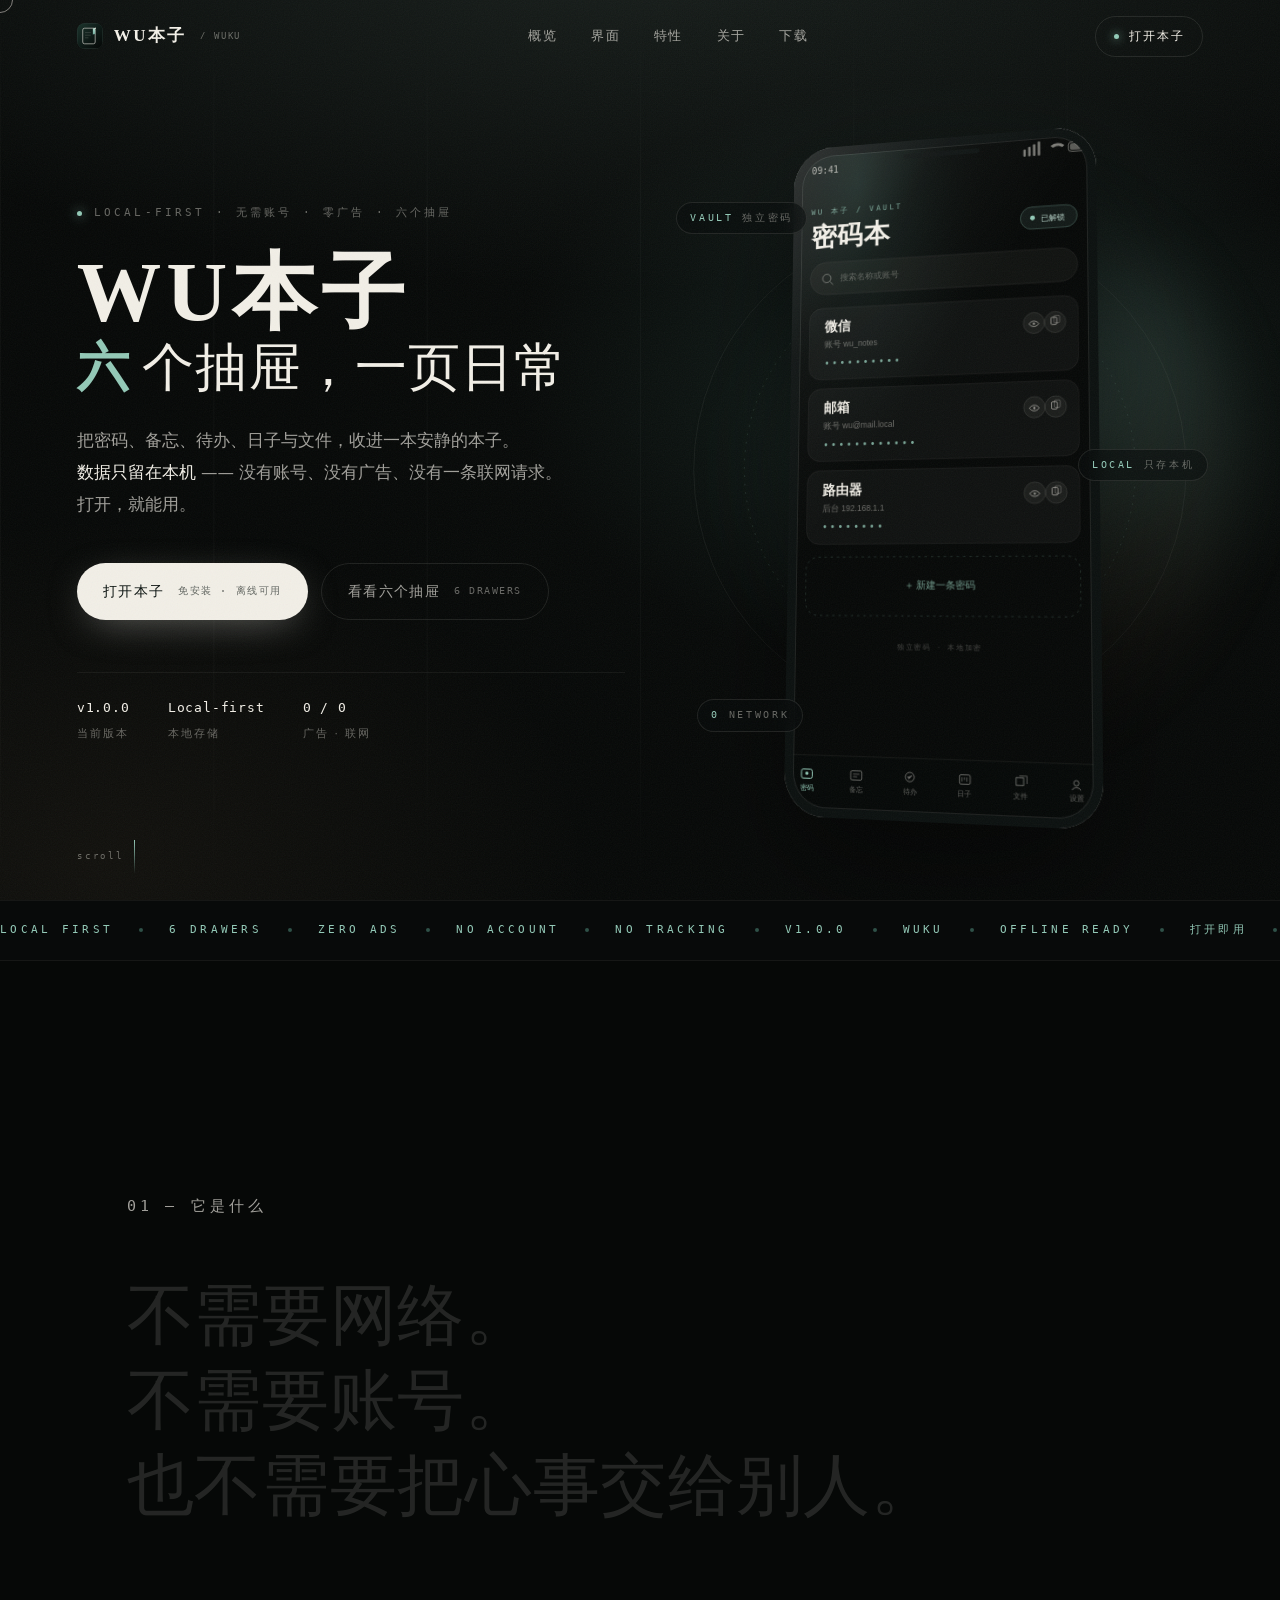
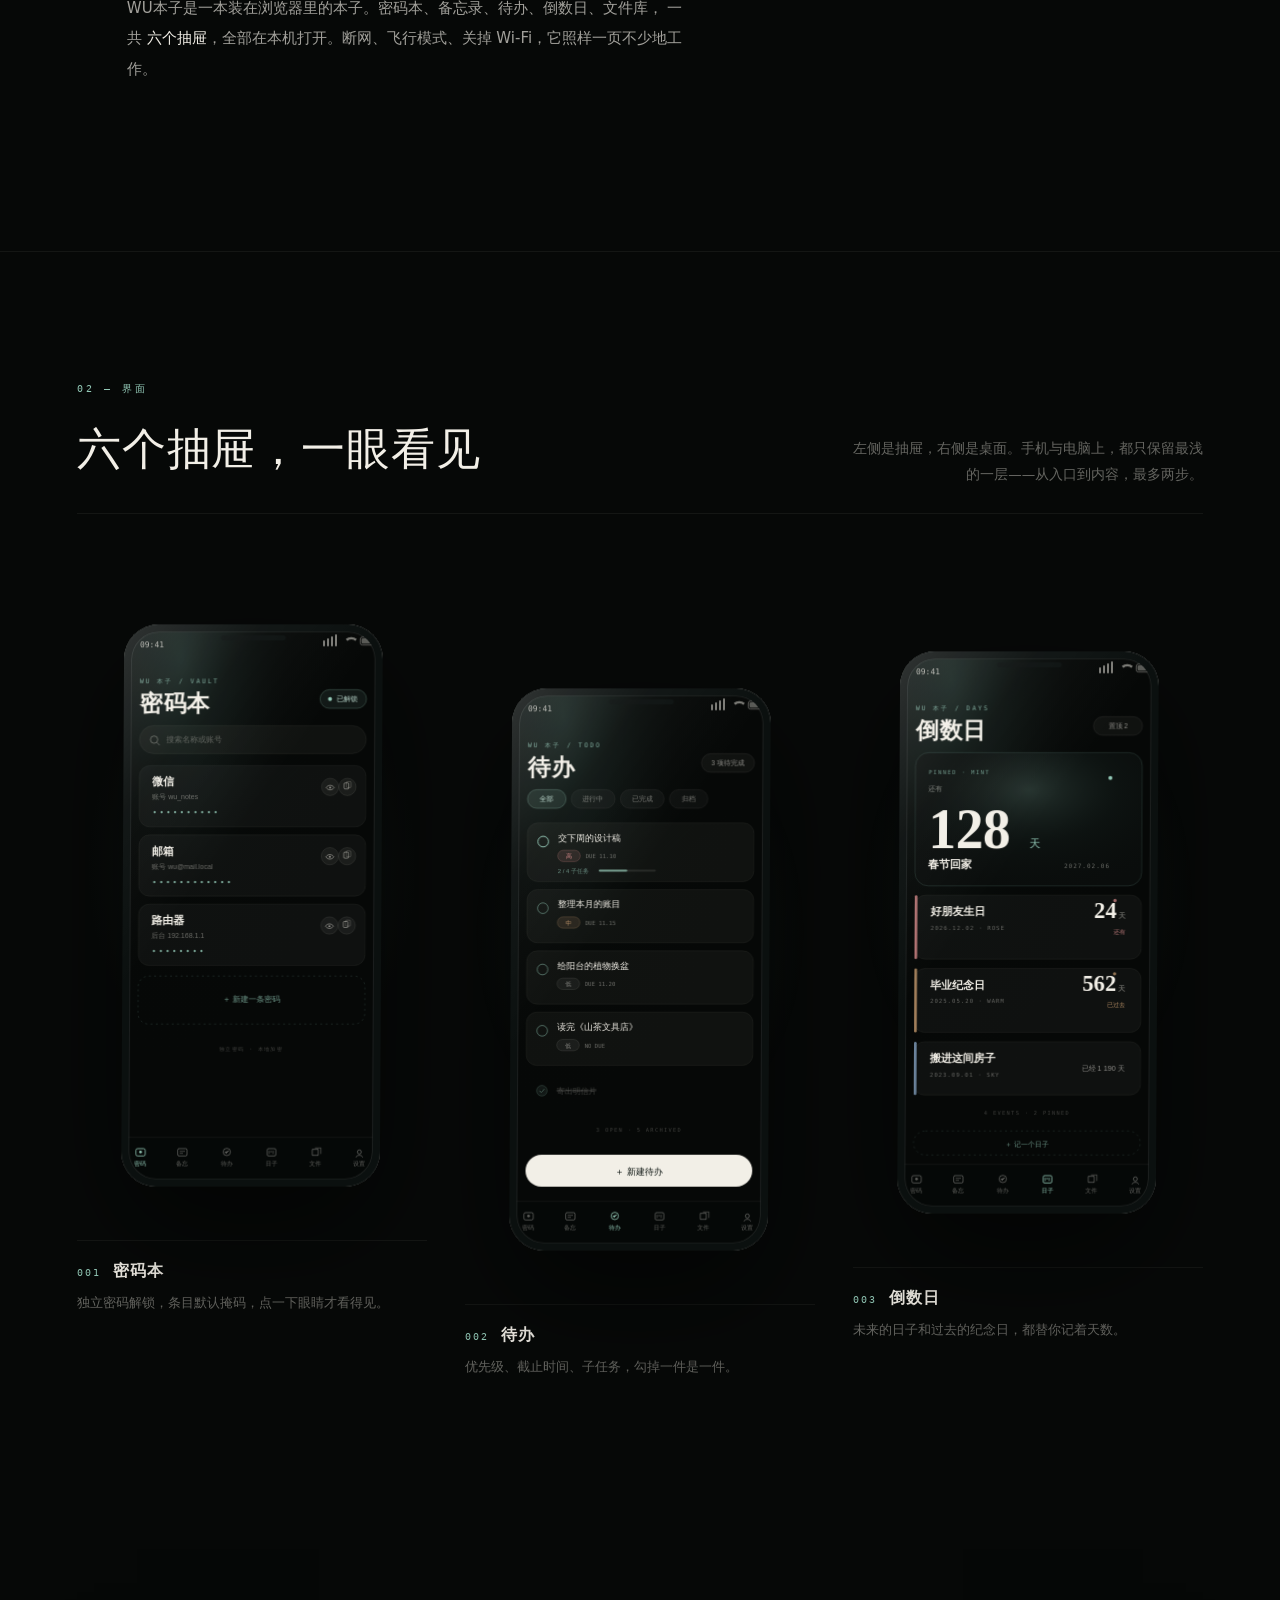
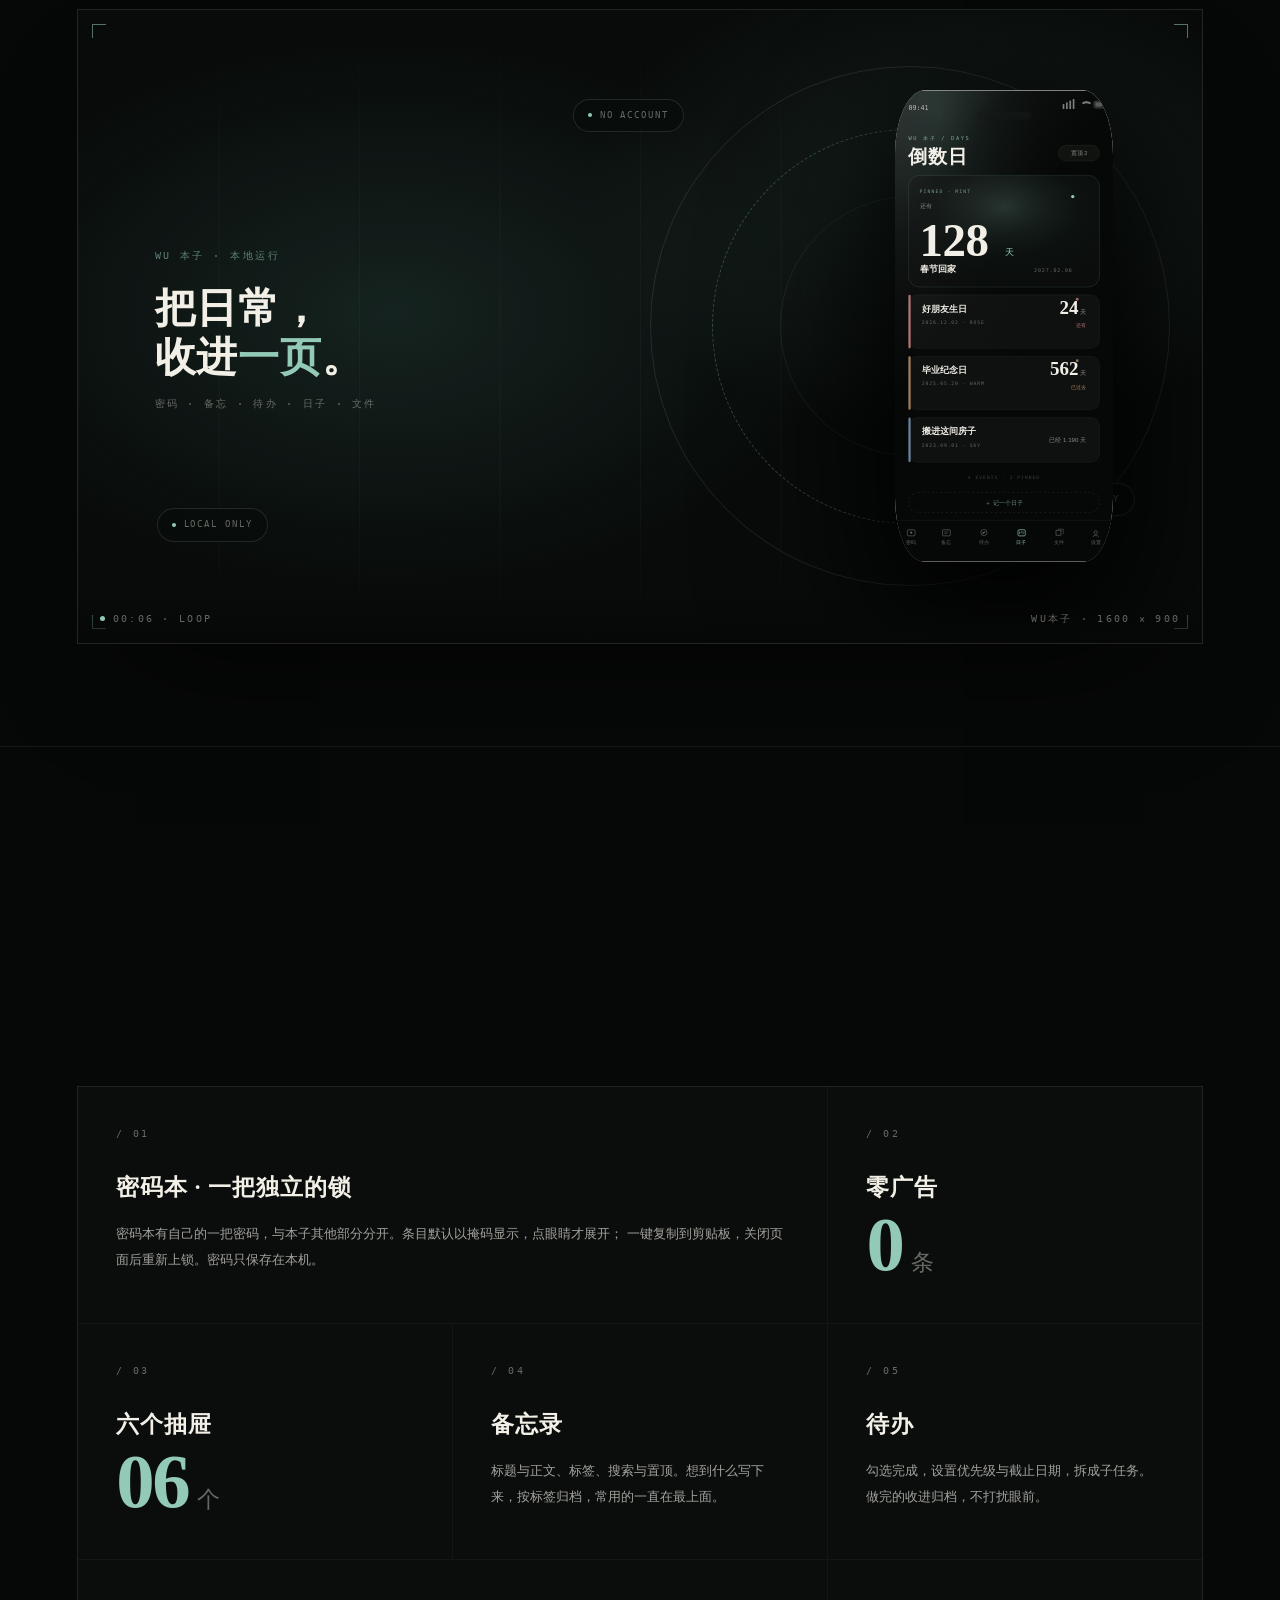
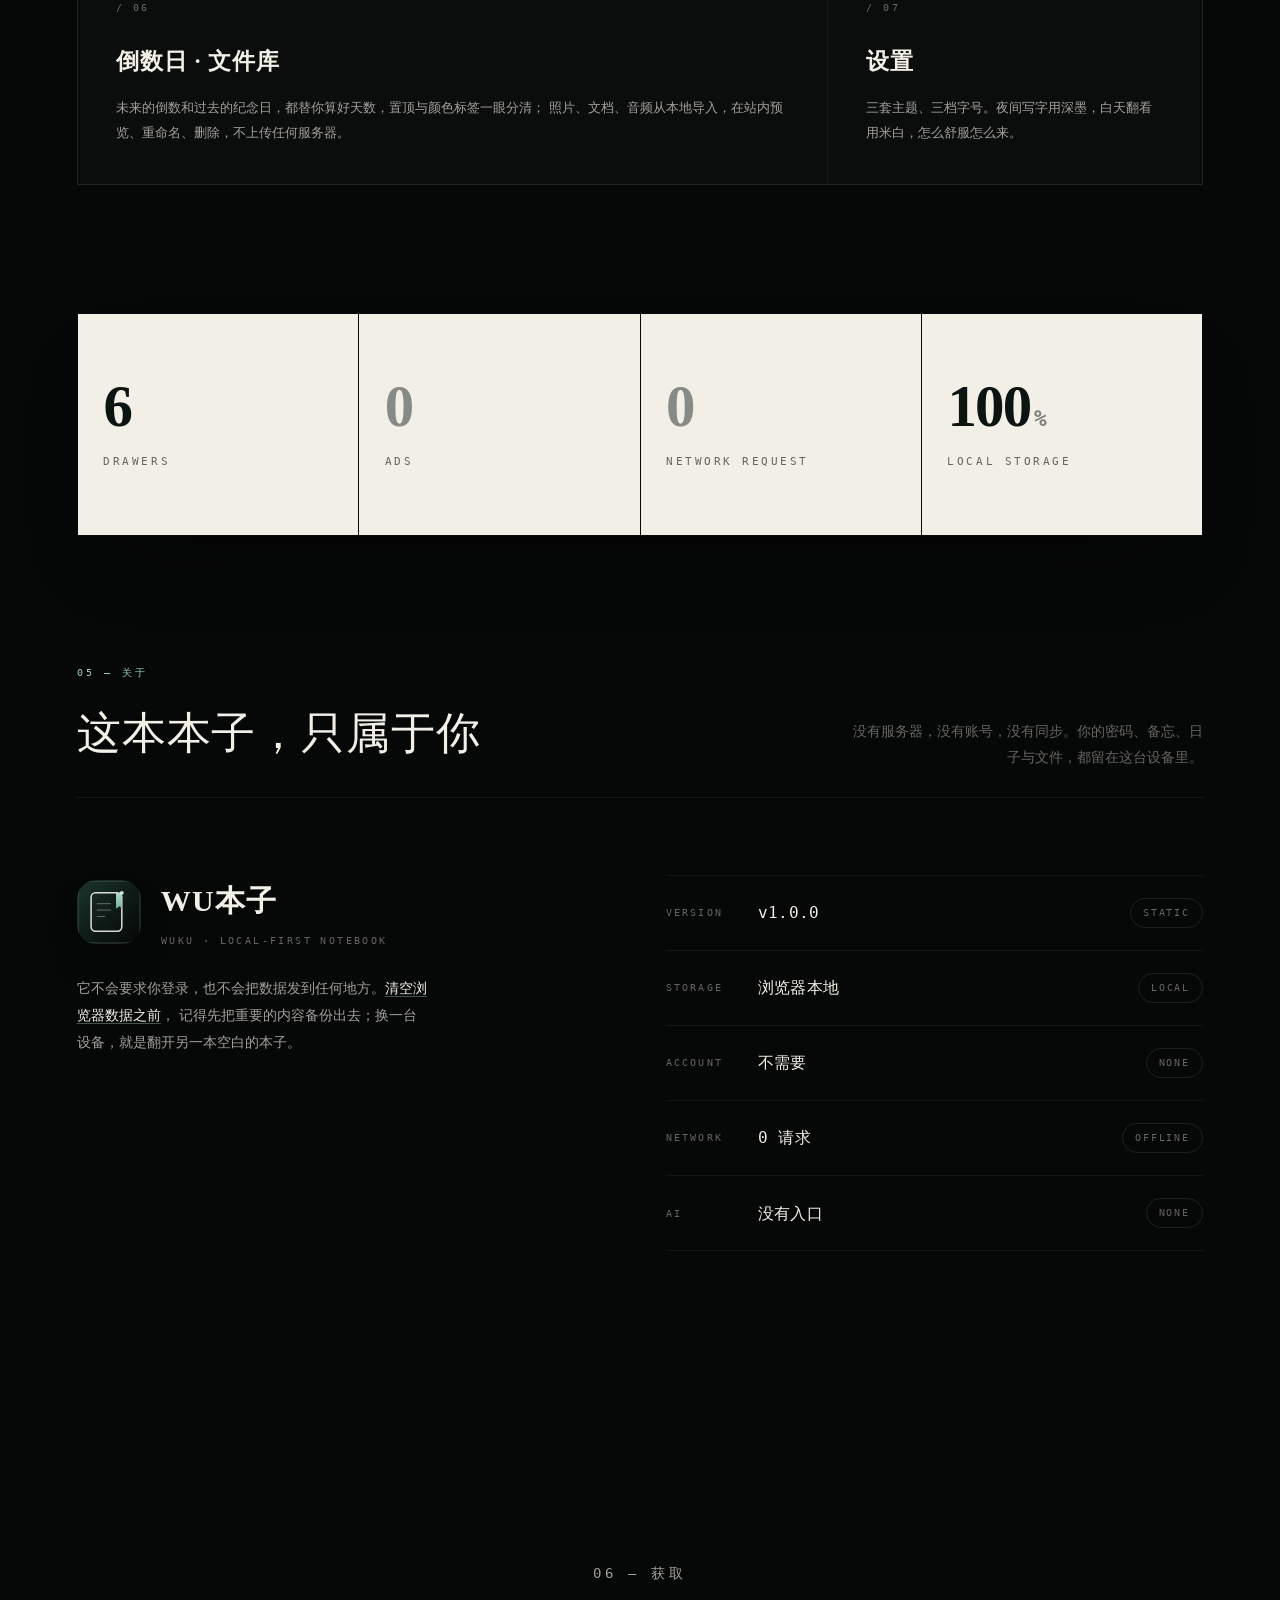
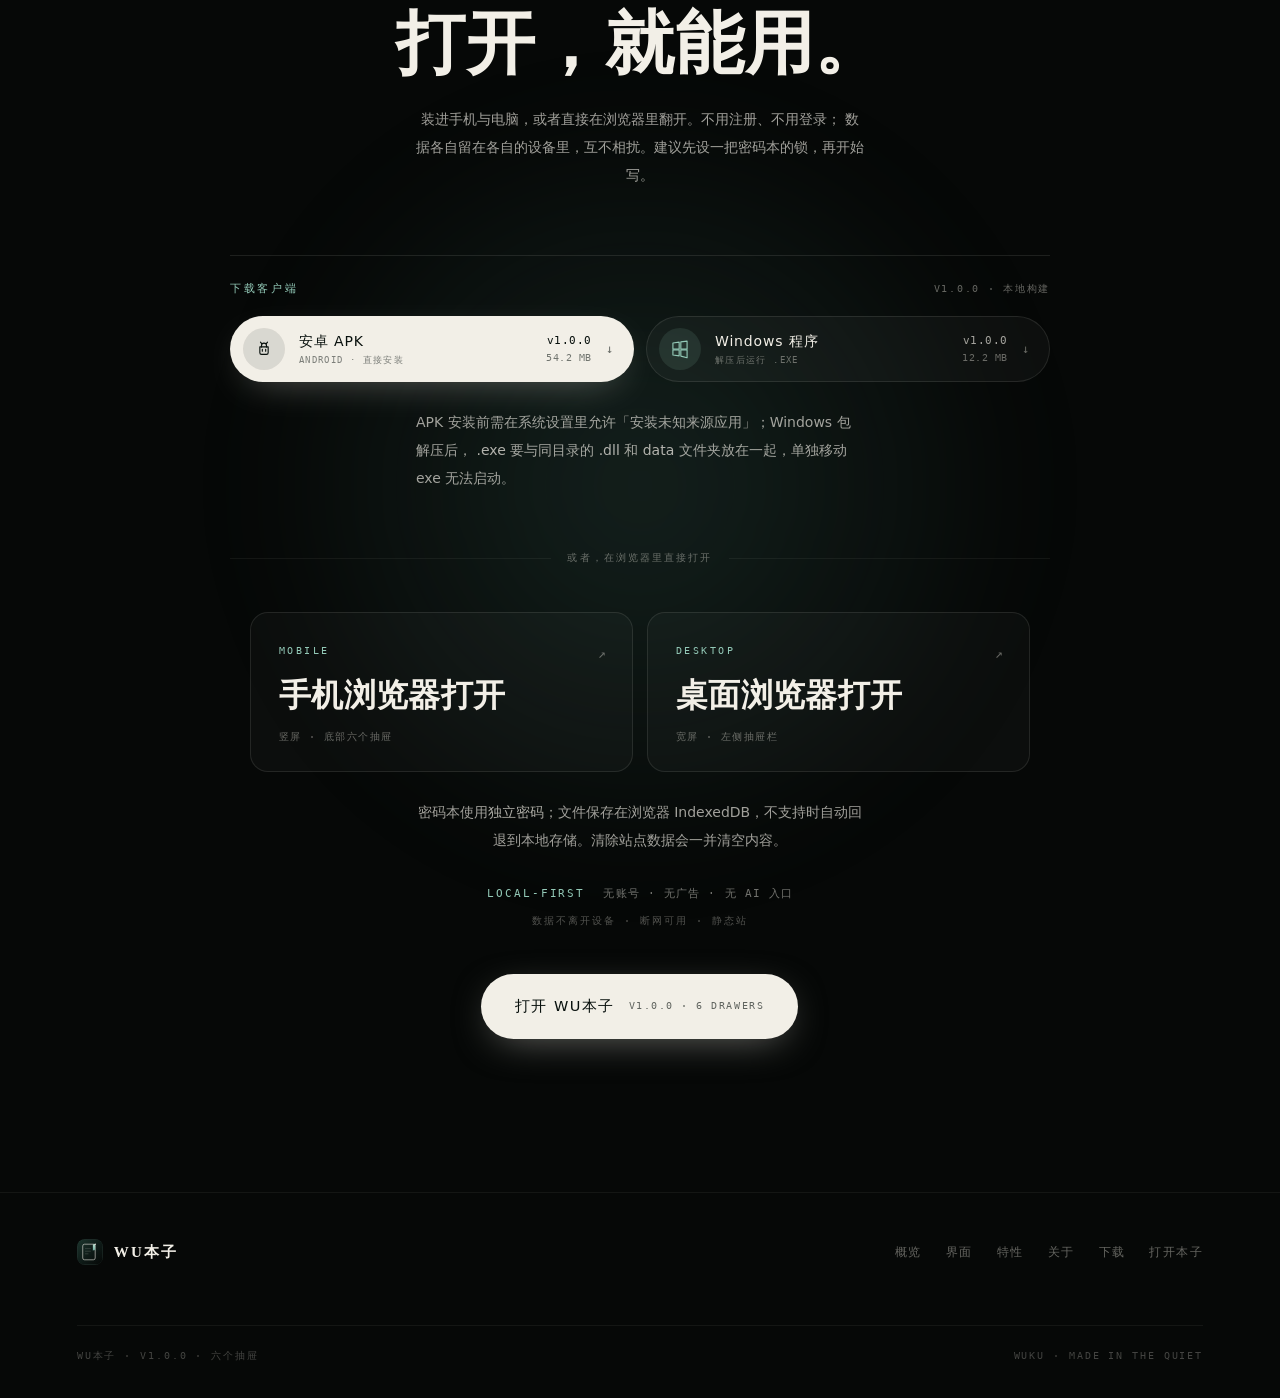
==== index.html @ 7c00763f "添加 WU本子 网页版静态站（GitHub Pages 入口）" ====
<!DOCTYPE html>
<html lang="zh-CN">
<head>
<meta charset="UTF-8">
<meta name="viewport" content="width=device-width, initial-scale=1, viewport-fit=cover">
<title>WU本子 · 密码 / 备忘 / 待办 / 日子 / 文件 — 本地 · 无账号 · 零广告</title>
<meta name="description" content="WU本子 v1.0.0：一本装在浏览器里的本子。密码本、备忘录、待办、倒数日、文件库，六个抽屉全部在本机打开。无需账号、零广告、零联网，打开就能用。">
<meta name="theme-color" content="#060807">
<meta property="og:title" content="WU本子 — 一本安静的本子">
<meta property="og:description" content="密码、备忘、待办、日子与文件，收进一本本子。全程本地，不需要账号。">
<meta property="og:type" content="website">
<link rel="icon" href="assets/icon.svg" type="image/svg+xml">
<link rel="stylesheet" href="css/site.css">
</head>
<body>

<noscript><style>
  .loader{display:none!important}
  body{overflow:auto!important}
  [data-reveal]{opacity:1!important;transform:none!important;filter:none!important}
  .manifesto .line{color:#f2efe7}
  .ring{display:none}
</style></noscript>

<div class="grain" aria-hidden="true"></div>
<div class="progress" aria-hidden="true"><i id="pbar"></i></div>

<div class="loader" id="loader">
  <div class="loader__in">
    <img class="loader__mark" src="assets/mark.svg" alt="">
    <div class="loader__name">WU本子</div>
    <div class="loader__bar"><i id="lbar"></i></div>
    <div class="loader__num" id="lnum">000 / 100</div>
  </div>
</div>

<header class="nav" id="nav">
  <a class="brand" href="#top" data-cursor="">
    <img src="assets/icon.svg" alt="WU本子">
    <b>WU本子</b>
    <s>/ WUKU</s>
  </a>
  <nav class="nav__links">
    <a href="#manifesto">概览</a>
    <a href="#interface">界面</a>
    <a href="#features">特性</a>
    <a href="#about">关于</a>
    <a href="#download">下载</a>
  </nav>
  <a class="nav__cta" href="app.html" data-cursor=""><i></i>打开本子</a>
</header>

<main>

  <!-- ================= HERO ================= -->
  <section class="hero" id="top">
    <div class="hero__bg"></div>
    <div class="hero__grid-lines" aria-hidden="true"></div>

    <div class="wrap hero-grid">
      <div class="hero-copy">
        <p class="eyebrow in" data-reveal=""><span class="dot"></span>local-first · 无需账号 · 零广告 · 六个抽屉</p>
        <h1 class="display in" data-reveal="" style="--d:80ms">
          <span class="l1">WU本子</span>
          <span class="l2"><em>六</em> 个抽屉，一页日常</span>
        </h1>
        <p class="lead in" data-reveal="" style="--d:160ms">
          把密码、备忘、待办、日子与文件，收进一本安静的本子。<br>
          <b>数据只留在本机</b> —— 没有账号、没有广告、没有一条联网请求。<br>
          打开，就能用。
        </p>
        <div class="cta in" data-reveal="" style="--d:240ms">
          <a class="btn btn--solid magnetic" href="app.html" data-cursor="">
            打开本子<small>免安装 · 离线可用</small>
          </a>
          <a class="btn btn--ghost magnetic" href="#features" data-cursor="">看看六个抽屉<small>6 drawers</small></a>
        </div>
        <ul class="hero-meta in" data-reveal="" style="--d:320ms">
          <li><b>v1.0.0</b><span>当前版本</span></li>
          <li><b>Local-first</b><span>本地存储</span></li>
          <li><b>0 / 0</b><span>广告 · 联网</span></li>
        </ul>
      </div>

      <div class="hero__stage" id="stage">
        <div class="stage-glow" aria-hidden="true"></div>
        <svg class="orbits" viewBox="0 0 600 600" aria-hidden="true">
          <circle cx="300" cy="300" r="292"></circle>
          <circle class="ring2" cx="300" cy="300" r="232"></circle>
          <circle cx="300" cy="300" r="168"></circle>
        </svg>
        <div class="float-tag t-a"><b>vault</b> 独立密码</div>
        <div class="float-tag t-b"><b>local</b> 只存本机</div>
        <div class="float-tag t-c"><b>0</b> network</div>
        <div class="tilt" id="tilt">
          <div class="device" style="--dw:clamp(250px,26vw,318px)">
            <div class="screen"><img src="assets/shot-vault.svg" alt="WU本子 密码本界面"></div>
            <div class="bezel"></div>
            <div class="gloss"></div>
          </div>
        </div>
      </div>
    </div>

    <div class="scroll-hint" aria-hidden="true"><span>scroll</span><i></i></div>
  </section>

  <!-- ================= 跑马灯 ================= -->
  <div class="marquee" aria-hidden="true">
    <div class="marquee__track" id="mtrack"></div>
  </div>

  <!-- ================= 宣言 ================= -->
  <section class="manifesto" id="manifesto">
    <div class="wrap manifesto__in">
      <p class="mono in" data-reveal="" style="margin-bottom:clamp(30px,4vw,54px)">01 — 它是什么</p>
      <div class="manifest">
        <span class="line">不需要网络。</span>
        <span class="line">不需要账号。</span>
        <span class="line">也不需要把心事<span class="hl">交给别人</span>。</span>
      </div>
      <p data-reveal="">WU本子是一本装在浏览器里的本子。密码本、备忘录、待办、倒数日、文件库，
      一共 <b>六个抽屉</b>，全部在本机打开。断网、飞行模式、关掉 Wi-Fi，它照样一页不少地工作。</p>
    </div>
  </section>

  <!-- ================= 界面 ================= -->
  <section class="sec" id="interface">
    <div class="wrap">
      <div class="sec-head" data-reveal="">
        <div>
          <div class="idx">02 — 界面</div>
          <h2>六个抽屉，一眼看见</h2>
        </div>
        <p>左侧是抽屉，右侧是桌面。手机与电脑上，都只保留最浅的一层——从入口到内容，最多两步。</p>
      </div>

      <div class="shots">
        <figure class="shot" data-reveal="">
          <div class="stage">
            <div class="device tilt-s" style="--dw:min(260px,72vw);--ry:-6;--rx:3">
              <div class="screen"><img src="assets/shot-vault.svg" alt="密码本界面"></div>
              <div class="bezel"></div><div class="gloss"></div>
            </div>
          </div>
          <figcaption>
            <div class="cap-top"><span class="idx">001</span><h3>密码本</h3></div>
            <p>独立密码解锁，条目默认掩码，点一下眼睛才看得见。</p>
          </figcaption>
        </figure>

        <figure class="shot" data-reveal="" style="--d:120ms">
          <div class="stage">
            <div class="device tilt-s" style="--dw:min(260px,72vw);--ry:-6;--rx:3">
              <div class="screen"><img src="assets/shot-todo.svg" alt="待办界面"></div>
              <div class="bezel"></div><div class="gloss"></div>
            </div>
          </div>
          <figcaption>
            <div class="cap-top"><span class="idx">002</span><h3>待办</h3></div>
            <p>优先级、截止时间、子任务，勾掉一件是一件。</p>
          </figcaption>
        </figure>

        <figure class="shot" data-reveal="" style="--d:240ms">
          <div class="stage">
            <div class="device tilt-s" style="--dw:min(260px,72vw);--ry:-6;--rx:3">
              <div class="screen"><img src="assets/shot-days.svg" alt="倒数日界面"></div>
              <div class="bezel"></div><div class="gloss"></div>
            </div>
          </div>
          <figcaption>
            <div class="cap-top"><span class="idx">003</span><h3>倒数日</h3></div>
            <p>未来的日子和过去的纪念日，都替你记着天数。</p>
          </figcaption>
        </figure>
      </div>
    </div>
  </section>

  <!-- ================= 影片框 ================= -->
  <section class="cinema" id="film">
    <div class="wrap">
      <div class="frame" data-reveal="">
        <span class="corner tl"></span><span class="corner tr"></span>
        <span class="corner bl"></span><span class="corner br"></span>
        <div class="reel">
          <div class="reel__rings" aria-hidden="true"><i></i><i></i><i></i></div>
          <div class="reel__copy">
            <span class="mono">WU 本子 · 本地运行</span>
            <h3>把日常，<br>收进<em>一页</em>。</h3>
            <p>密码 · 备忘 · 待办 · 日子 · 文件</p>
          </div>
          <div class="reel__chips" aria-hidden="true">
            <span>local only</span><span>no account</span><span>v1.0.0</span><span>offline ready</span>
          </div>
          <div class="reel__device">
            <div class="device" style="--dw:100%">
              <div class="screen"><img src="assets/shot-days.svg" alt=""></div>
              <div class="bezel"></div><div class="gloss"></div>
            </div>
          </div>
        </div>
        <div class="frame__bar">
          <span class="live"><i></i>00:06 · loop</span>
          <span>WU本子 · 1600 × 900</span>
        </div>
        <span class="prog" aria-hidden="true"></span>
      </div>
    </div>
  </section>

  <!-- ================= 特性 ================= -->
  <section class="sec" id="features">
    <div class="wrap">
      <div class="sec-head" data-reveal="">
        <div>
          <div class="idx">04 — 特性</div>
          <h2>该有的都有，不该有的都没有</h2>
        </div>
        <p>没有会员、没有付费版、没有激活码，也没有一个 AI 入口。六个抽屉，一次给全。</p>
      </div>

      <div class="bento">
        <article class="card card--wide" data-reveal="">
          <div class="num">/ 01</div>
          <h3>密码本 · 一把独立的锁</h3>
          <p>密码本有自己的一把密码，与本子其他部分分开。条目默认以掩码显示，点眼睛才展开；
            一键复制到剪贴板，关闭页面后重新上锁。密码只保存在本机。</p>
        </article>

        <article class="card card--rank" data-reveal="" style="--d:90ms">
          <div>
            <div class="num">/ 02</div>
            <h3>零广告</h3>
          </div>
          <div class="big">0<small>条</small></div>
        </article>

        <article class="card card--rank" data-reveal="" style="--d:180ms">
          <div>
            <div class="num">/ 03</div>
            <h3>六个抽屉</h3>
          </div>
          <div class="big">06<small>个</small></div>
        </article>

        <article class="card" data-reveal="">
          <div class="num">/ 04</div>
          <h3>备忘录</h3>
          <p>标题与正文、标签、搜索与置顶。想到什么写下来，按标签归档，常用的一直在最上面。</p>
        </article>

        <article class="card" data-reveal="" style="--d:90ms">
          <div class="num">/ 05</div>
          <h3>待办</h3>
          <p>勾选完成，设置优先级与截止日期，拆成子任务。做完的收进归档，不打扰眼前。</p>
        </article>

        <article class="card card--wide" data-reveal="" style="--d:180ms">
          <div class="num">/ 06</div>
          <h3>倒数日 · 文件库</h3>
          <p>未来的倒数和过去的纪念日，都替你算好天数，置顶与颜色标签一眼分清；
            照片、文档、音频从本地导入，在站内预览、重命名、删除，不上传任何服务器。</p>
        </article>

        <article class="card" data-reveal="">
          <div class="num">/ 07</div>
          <h3>设置</h3>
          <p>三套主题、三档字号。夜间写字用深墨，白天翻看用米白，怎么舒服怎么来。</p>
        </article>
      </div>
    </div>
  </section>

  <!-- ================= 数字 ================= -->
  <div class="wrap">
    <div class="stats">
      <div class="stat" data-reveal=""><b data-count="6">6</b><span>drawers</span></div>
      <div class="stat" data-reveal="" style="--d:80ms"><b data-count="0">0</b><span>ads</span></div>
      <div class="stat" data-reveal="" style="--d:160ms"><b data-count="0">0</b><span>network request</span></div>
      <div class="stat" data-reveal="" style="--d:240ms"><b>100<i>%</i></b><span>local storage</span></div>
    </div>
  </div>

  <!-- ================= 关于 ================= -->
  <section class="sec" id="about">
    <div class="wrap">
      <div class="sec-head" data-reveal="">
        <div>
          <div class="idx">05 — 关于</div>
          <h2>这本本子，只属于你</h2>
        </div>
        <p>没有服务器，没有账号，没有同步。你的密码、备忘、日子与文件，都留在这台设备里。</p>
      </div>

      <div class="reach">
        <div data-reveal="">
          <div class="who">
            <img src="assets/icon.svg" alt="WU本子图标">
            <div>
              <h3>WU本子</h3>
              <p>WUKU · local-first notebook</p>
            </div>
          </div>
          <p class="note">它不会要求你登录，也不会把数据发到任何地方。<em>清空浏览器数据之前</em>，
            记得先把重要的内容备份出去；换一台设备，就是翻开另一本空白的本子。</p>
        </div>

        <ul class="contacts" data-reveal="" style="--d:120ms">
          <li><span class="k">version</span><span class="v">v1.0.0</span><span class="tag">static</span></li>
          <li><span class="k">storage</span><span class="v">浏览器本地</span><span class="tag">local</span></li>
          <li><span class="k">account</span><span class="v">不需要</span><span class="tag">none</span></li>
          <li><span class="k">network</span><span class="v">0 请求</span><span class="tag">offline</span></li>
          <li><span class="k">ai</span><span class="v">没有入口</span><span class="tag">none</span></li>
        </ul>
      </div>
    </div>
  </section>

  <!-- ================= 获取 ================= -->
  <section class="dl" id="open">
    <div class="wrap in">
      <p class="mono" data-reveal="">06 — 获取</p>
      <h2 class="display" data-reveal="" style="--d:80ms;margin-top:22px">打开，就能用。</h2>
      <p data-reveal="" style="--d:160ms">装进手机与电脑，或者直接在浏览器里翻开。不用注册、不用登录；
        数据各自留在各自的设备里，互不相扰。建议先设一把密码本的锁，再开始写。</p>

      <div class="dl-download" id="download" data-reveal="" style="--d:220ms">
        <div class="dl-download__top">
          <span class="dl-download__k">下载客户端</span>
          <span class="dl-download__v" id="dlVer">v1.0.0 · 本地构建</span>
        </div>
        <div class="dlbtns">
          <a class="dlbtn dlbtn--solid" href="downloads/wu-notebook-android.apk" download data-cursor="">
            <span class="dlbtn__ic" aria-hidden="true">
              <svg viewBox="0 0 24 24"><path d="M7 9.5h10v7a2 2 0 0 1-2 2H9a2 2 0 0 1-2-2v-7z"/><path d="M9 9.5V8a3 3 0 0 1 6 0v1.5"/><path d="M9.2 5.6 7.8 3.8M14.8 5.6l1.4-1.8"/><path d="M10 12.4v2.2M14 12.4v2.2"/></svg>
            </span>
            <span class="dlbtn__t">安卓 APK<small>Android · 直接安装</small></span>
            <span class="dlbtn__meta"><b>v1.0.0</b>54.2 MB</span>
            <span class="dlbtn__go" aria-hidden="true">↓</span>
          </a>
          <a class="dlbtn" href="downloads/wu-notebook-windows.zip" download data-cursor="">
            <span class="dlbtn__ic" aria-hidden="true">
              <svg viewBox="0 0 24 24"><path d="M3.5 4.8l7.5-1v8.2H3.5V4.8z"/><path d="M13 3.5l7.5-1v9.5H13V3.5z"/><path d="M3.5 13h7.5v7.2L3.5 19.2V13z"/><path d="M13 13h7.5v9.5L13 20.5V13z"/></svg>
            </span>
            <span class="dlbtn__t">Windows 程序<small>解压后运行 .exe</small></span>
            <span class="dlbtn__meta"><b>v1.0.0</b>12.2 MB</span>
            <span class="dlbtn__go" aria-hidden="true">↓</span>
          </a>
        </div>
        <p class="dl-download__note">APK 安装前需在系统设置里允许「安装未知来源应用」；Windows 包解压后，
          <b>.exe</b> 要与同目录的 <b>.dll</b> 和 <b>data</b> 文件夹放在一起，单独移动 exe 无法启动。</p>
      </div>

      <div class="dl-alt" data-reveal="" style="--d:280ms"><span>或者，在浏览器里直接打开</span></div>

      <div class="dlgrid" data-reveal="" style="--d:320ms">
        <a class="dlcard" href="app.html" data-cursor="">
          <span class="dlcard__os">Mobile</span>
          <span class="dlcard__go">↗</span>
          <b>手机浏览器打开</b>
          <small>竖屏 · 底部六个抽屉</small>
        </a>
        <a class="dlcard" href="app.html" data-cursor="">
          <span class="dlcard__os">Desktop</span>
          <span class="dlcard__go">↗</span>
          <b>桌面浏览器打开</b>
          <small>宽屏 · 左侧抽屉栏</small>
        </a>
      </div>
      <p class="dl-note" data-reveal="" style="--d:380ms">
        密码本使用<b>独立密码</b>；文件保存在浏览器 IndexedDB，不支持时自动回退到本地存储。清除站点数据会一并清空内容。
      </p>
      <p class="hash" data-reveal="" style="--d:440ms">
        <b>LOCAL-FIRST</b> 无账号 · 无广告 · 无 AI 入口
        <u>数据不离开设备 · 断网可用 · 静态站</u>
      </p>
      <a class="btn btn--solid" href="app.html" data-cursor="">打开 WU本子<small>v1.0.0 · 6 drawers</small></a>
    </div>
  </section>

</main>

<footer class="foot">
  <div class="wrap foot__in">
    <a class="brand" href="#top">
      <img src="assets/icon.svg" alt="">
      <b>WU本子</b>
    </a>
    <nav>
      <a href="#manifesto">概览</a>
      <a href="#interface">界面</a>
      <a href="#features">特性</a>
      <a href="#about">关于</a>
      <a href="#download">下载</a>
      <a href="app.html">打开本子</a>
    </nav>
    <div class="foot__c">
      <span>WU本子 · v1.0.0 · 六个抽屉</span>
      <span>WUKU · made in the quiet</span>
    </div>
  </div>
</footer>

<div class="ring" id="ring" aria-hidden="true"></div>

<script src="js/site.js"></script>
</body>
</html>
---- css/site.css ----
/* ============================================================
   WU本子 · 落地页
   视觉基线参照 wuku.p8.ink（深墨 / 米白 / 薄荷绿 / 宋体标题）
   ============================================================ */

@font-face{font-family:"Songti SC";src:local("Songti SC"),local("Noto Serif CJK SC"),local("Source Han Serif SC")}
@font-face{font-family:"PingFang SC";src:local("PingFang SC"),local("Noto Sans CJK SC"),local("Source Han Sans SC")}
@font-face{font-family:"DejaVu Sans Mono";src:local("DejaVu Sans Mono"),local("Menlo"),local("SFMono-Regular")}

:root{
  --ink:#060807;
  --ink-2:#0a0d0c;
  --ink-3:#101413;
  --cream:#f2efe7;
  --cream-2:rgba(242,239,231,.66);
  --cream-3:rgba(242,239,231,.40);
  --mint:#93c9b7;
  --mint-2:#6fae9e;
  --sage:#2f5148;
  --warm:#c69a6d;
  --rose:#d98b8b;
  --line:rgba(242,239,231,.10);
  --line-2:rgba(242,239,231,.055);
  --serif:"Songti SC","Noto Serif CJK SC","Songti TC",STSong,SimSun,serif;
  --sans:"PingFang SC","Noto Sans CJK SC","Microsoft YaHei",-apple-system,system-ui,sans-serif;
  --mono:"DejaVu Sans Mono",ui-monospace,SFMono-Regular,Menlo,monospace;
  --ease:cubic-bezier(.16,.84,.28,1);
  --pad:clamp(20px,6vw,112px);
}

*{margin:0;padding:0;box-sizing:border-box}
html{-webkit-text-size-adjust:100%;scroll-behavior:smooth}
body{
  background:var(--ink);color:var(--cream);
  font-family:var(--sans);font-size:16px;line-height:1.7;
  -webkit-font-smoothing:antialiased;text-rendering:optimizeLegibility;
  overflow-x:hidden;
}
img,svg,video{display:block;max-width:100%}
a{color:inherit;text-decoration:none}
button{font:inherit;color:inherit;background:none;border:0;cursor:pointer}
::selection{background:var(--mint);color:#08110e}
:focus-visible{outline:1px solid var(--mint);outline-offset:3px;border-radius:4px}

/* 颗粒 */
.grain{
  position:fixed;inset:0;z-index:90;pointer-events:none;opacity:.05;
  background-image:url("data:image/svg+xml,%3Csvg xmlns='http://www.w3.org/2000/svg' width='180' height='180'%3E%3Cfilter id='n'%3E%3CfeTurbulence type='fractalNoise' baseFrequency='0.85' numOctaves='3' stitchTiles='stitch'/%3E%3C/filter%3E%3Crect width='180' height='180' filter='url(%23n)'/%3E%3C/svg%3E");
}

/* 通用工具类 */
.wrap{width:100%;max-width:1440px;margin:0 auto;padding:0 var(--pad)}
.mono{font-family:var(--mono);font-size:11px;letter-spacing:.26em;text-transform:uppercase;color:var(--cream-3)}
.display{font-family:var(--serif);font-weight:600;letter-spacing:-.02em;line-height:1.02}
.sr{position:absolute;width:1px;height:1px;overflow:hidden;clip:rect(0 0 0 0);white-space:nowrap}

/* 顶部进度条 */
.progress{position:fixed;top:0;left:0;right:0;height:1px;z-index:120;background:transparent}
.progress i{display:block;height:100%;width:0;background:linear-gradient(90deg,var(--sage),var(--mint));opacity:.85}

/* ============================================================
   1 · 载入
   ============================================================ */
.loader{
  position:fixed;inset:0;z-index:200;background:var(--ink);
  display:flex;align-items:center;justify-content:center;
  transition:transform 1.05s var(--ease),opacity .6s ease;
}
.loader.done{transform:translateY(-101%)}
.loader__in{width:min(320px,62vw);text-align:center;transition:opacity .4s ease}
.loader.done .loader__in{opacity:0}
.loader__mark{width:52px;height:52px;margin:0 auto 22px;opacity:.9;animation:breathe 2.4s ease-in-out infinite}
.loader__name{font-family:var(--serif);font-size:19px;letter-spacing:.34em;color:var(--cream-2)}
.loader__bar{margin-top:26px;height:1px;background:var(--line);position:relative;overflow:hidden}
.loader__bar i{position:absolute;inset:0;transform-origin:left;transform:scaleX(0);background:var(--mint);transition:transform .3s linear}
.loader__num{margin-top:14px;font-family:var(--mono);font-size:10px;letter-spacing:.3em;color:var(--cream-3)}
@keyframes breathe{0%,100%{opacity:.55;transform:scale(.97)}50%{opacity:1;transform:scale(1.03)}}

/* ============================================================
   2 · 导航
   ============================================================ */
.nav{
  position:fixed;top:0;left:0;right:0;z-index:130;
  display:flex;align-items:center;justify-content:space-between;
  padding:0 var(--pad);height:74px;
  border-bottom:1px solid transparent;
  transition:background .5s ease,border-color .5s ease,height .5s ease;
}
.nav.stuck{
  background:rgba(6,8,7,.72);backdrop-filter:blur(18px) saturate(140%);
  -webkit-backdrop-filter:blur(18px) saturate(140%);
  border-bottom-color:var(--line-2);height:62px;
}
.brand{display:flex;align-items:center;gap:11px}
.brand img{width:26px;height:26px;border-radius:8px}
.brand b{font-family:var(--serif);font-size:17px;font-weight:600;letter-spacing:.14em}
.brand s{text-decoration:none;font-family:var(--mono);font-size:9px;letter-spacing:.22em;color:var(--cream-3);margin-left:2px}
.nav__links{display:flex;gap:clamp(18px,2.6vw,42px)}
.nav__links a{position:relative;font-size:13px;letter-spacing:.14em;color:var(--cream-2);transition:color .3s ease}
.nav__links a::after{content:"";position:absolute;left:0;right:0;bottom:-6px;height:1px;background:var(--mint);transform:scaleX(0);transform-origin:left;transition:transform .5s var(--ease)}
.nav__links a:hover{color:var(--cream)}
.nav__links a:hover::after{transform:scaleX(1)}
.nav__cta{
  display:inline-flex;align-items:center;gap:10px;
  padding:9px 18px;border:1px solid var(--line);border-radius:100px;
  font-size:12px;letter-spacing:.14em;color:var(--cream);
  transition:border-color .4s ease,background .4s ease,transform .4s var(--ease);
}
.nav__cta:hover{border-color:rgba(147,201,183,.6);background:rgba(147,201,183,.07);transform:translateY(-1px)}
.nav__cta i{width:5px;height:5px;border-radius:50%;background:var(--mint);box-shadow:0 0 10px var(--mint)}

/* ============================================================
   3 · Hero
   ============================================================ */
.hero{position:relative;min-height:100svh;display:flex;align-items:center;overflow:hidden;padding:110px 0 70px}
.hero__bg{position:absolute;inset:0;z-index:0;pointer-events:none}
.hero__bg::before{
  content:"";position:absolute;inset:0;
  background:
    radial-gradient(ellipse 900px 620px at 74% 42%,rgba(47,81,72,.34) 0%,rgba(12,18,16,.10) 48%,transparent 72%),
    radial-gradient(ellipse 1400px 520px at 50% -6%,rgba(120,150,138,.16) 0%,transparent 66%),
    radial-gradient(ellipse 700px 500px at 8% 96%,rgba(198,154,109,.06) 0%,transparent 70%);
}
.hero__grid-lines{position:absolute;inset:0;z-index:0;
  background-image:linear-gradient(90deg,var(--line-2) 1px,transparent 1px);
  background-size:calc(100% / 6) 100%;
  mask-image:linear-gradient(180deg,transparent,#000 22%,#000 74%,transparent);
  -webkit-mask-image:linear-gradient(180deg,transparent,#000 22%,#000 74%,transparent);
  opacity:.55;pointer-events:none}

.hero .wrap{position:relative;z-index:2}
.hero-grid{display:grid;grid-template-columns:1.02fr .98fr;align-items:center;gap:clamp(30px,4vw,60px)}

.eyebrow{display:inline-flex;align-items:center;gap:12px;
  font-family:var(--mono);font-size:10.5px;letter-spacing:.3em;color:var(--cream-3);text-transform:uppercase}
.eyebrow .dot{width:5px;height:5px;border-radius:50%;background:var(--mint);box-shadow:0 0 12px var(--mint);flex:none}

.hero h1{margin:26px 0 0;font-size:clamp(46px,6.6vw,104px)}
.hero h1 .l1{display:block;letter-spacing:.06em;line-height:1.02}
.hero h1 .l2{display:block;margin-top:.1em;font-size:.62em;font-weight:400;letter-spacing:.02em;color:var(--cream)}
.hero h1 em{font-style:normal;color:var(--mint);font-weight:600;letter-spacing:-.01em}
.hero .lead{margin-top:30px;max-width:34em;font-size:clamp(14px,1.35vw,16.5px);line-height:1.95;color:var(--cream-2)}
.hero .lead b{color:var(--cream);font-weight:500}

.cta{display:flex;flex-wrap:wrap;gap:14px;margin-top:42px}
.btn{
  position:relative;display:inline-flex;align-items:center;gap:14px;
  padding:16px 26px;border-radius:100px;font-size:13.5px;letter-spacing:.1em;
  transition:transform .5s var(--ease),background .45s ease,border-color .45s ease,box-shadow .45s ease;
  will-change:transform;
}
.btn small{font-family:var(--mono);font-size:9.5px;letter-spacing:.16em;opacity:.62;text-transform:uppercase}
.btn--solid{background:var(--cream);color:#08100d;box-shadow:0 10px 40px -14px rgba(242,239,231,.5)}
.btn--solid:hover{background:#fff;box-shadow:0 16px 50px -14px rgba(147,201,183,.7)}
.btn--ghost{border:1px solid var(--line);color:var(--cream-2)}
.btn--ghost:hover{border-color:rgba(147,201,183,.4);color:var(--cream);background:rgba(147,201,183,.05)}

.hero-meta{display:flex;gap:clamp(20px,3vw,46px);margin-top:52px;padding-top:24px;border-top:1px solid var(--line-2);list-style:none}
.hero-meta li b{display:block;font-family:var(--mono);font-size:13px;letter-spacing:.06em;color:var(--cream);font-weight:400}
.hero-meta li span{display:block;margin-top:6px;font-size:10.5px;letter-spacing:.2em;color:var(--cream-3)}

/* 舞台 */
.hero__stage{position:relative;display:flex;align-items:center;justify-content:center;min-height:clamp(420px,52vw,620px);perspective:1200px}
.stage-glow{position:absolute;width:min(560px,86%);aspect-ratio:1;border-radius:50%;
  background:radial-gradient(circle,rgba(111,174,158,.22) 0%,rgba(47,81,72,.12) 40%,transparent 68%);
  filter:blur(28px);z-index:0}
.stage-glow::after{content:"";position:absolute;inset:-14%;border-radius:50%;
  background:conic-gradient(from 0deg,rgba(147,201,183,0) 0deg,rgba(147,201,183,.30) 58deg,rgba(198,154,109,.10) 118deg,rgba(147,201,183,0) 200deg);
  filter:blur(26px);opacity:.55;animation:spin 30s linear infinite}
@keyframes spin{to{transform:rotate(360deg)}}
.orbits{position:absolute;width:min(620px,96%);aspect-ratio:1;z-index:0;opacity:.7}
.orbits circle{fill:none;stroke:rgba(242,239,231,.10);stroke-width:1}
.orbits .ring2{stroke-dasharray:2 8;stroke:rgba(147,201,183,.30)}
.tilt{position:relative;z-index:2;transform-style:preserve-3d;
  transform:rotateY(calc(var(--ry,0) * 1deg)) rotateX(calc(var(--rx,0) * 1deg)) rotateZ(-1.2deg);
  transition:transform .9s var(--ease)}

/* 设备 */
.device{position:relative;width:var(--dw,300px);aspect-ratio:390/844;border-radius:calc(var(--dw) * .135);
  filter:drop-shadow(0 44px 60px rgba(0,0,0,.62))}
.device .screen{position:absolute;inset:0;border-radius:inherit;overflow:hidden;background:#f4f2ee}
.device .screen img{width:100%;height:100%;object-fit:cover}
.device .bezel{position:absolute;inset:0;border-radius:inherit;pointer-events:none;
  box-shadow:
    inset 0 0 0 calc(var(--dw) * .0285) #0b100f,
    inset 0 0 0 calc(var(--dw) * .0310) rgba(255,255,255,.13),
    inset 0 0 0 1px rgba(255,255,255,.05),
    inset 0 -1px 0 rgba(255,255,255,.05);
}
.device .bezel::after{content:"";position:absolute;left:50%;transform:translateX(-50%);top:calc(var(--dw)*.043);
  width:25%;height:calc(var(--dw)*.018);border-radius:99px;background:#0b100f}
.device .gloss{position:absolute;inset:0;border-radius:inherit;pointer-events:none;mix-blend-mode:screen;
  background:linear-gradient(126deg,rgba(255,255,255,.15) 0%,rgba(255,255,255,.03) 21%,transparent 40%)}

.float-tag{
  position:absolute;z-index:3;font-family:var(--mono);font-size:9.5px;letter-spacing:.28em;
  padding:7px 13px;border:1px solid var(--line);border-radius:100px;color:var(--cream-3);
  background:rgba(8,12,11,.55);backdrop-filter:blur(8px);text-transform:uppercase;
  animation:floaty 6s ease-in-out infinite;
}
.float-tag.t-a{top:11%;left:0}
.float-tag.t-b{top:47%;right:-1%;animation-delay:-2s}
.float-tag.t-c{bottom:12%;left:4%;animation-delay:-4s}
.float-tag b{color:var(--mint);font-weight:400}
@keyframes floaty{0%,100%{transform:translateY(0)}50%{transform:translateY(-10px)}}

.scroll-hint{position:absolute;left:var(--pad);bottom:26px;z-index:3;display:flex;align-items:center;gap:10px}
.scroll-hint span{font-family:var(--mono);font-size:9px;letter-spacing:.32em;color:var(--cream-3)}
.scroll-hint i{display:block;width:1px;height:34px;background:linear-gradient(180deg,var(--mint),transparent);animation:drop 2.4s var(--ease) infinite}
@keyframes drop{0%{transform:scaleY(0);transform-origin:top}45%{transform:scaleY(1);transform-origin:top}55%{transform:scaleY(1);transform-origin:bottom}100%{transform:scaleY(0);transform-origin:bottom}}

/* ============================================================
   4 · 跑马灯
   ============================================================ */
.marquee{position:relative;border-top:1px solid var(--line-2);border-bottom:1px solid var(--line-2);overflow:hidden;padding:20px 0;background:rgba(10,13,12,.6)}
.marquee__track{display:flex;width:max-content;animation:slide 42s linear infinite}
.marquee__track span{display:inline-flex;align-items:center;gap:26px;padding-right:26px;
  font-family:var(--mono);font-size:11px;letter-spacing:.3em;color:var(--cream-3);text-transform:uppercase;white-space:nowrap}
.marquee__track b{color:var(--mint);font-weight:400}
.marquee__track em{width:4px;height:4px;border-radius:50%;background:var(--sage);font-style:normal}
@keyframes slide{to{transform:translateX(-50%)}}

/* ============================================================
   5 · 章节通用
   ============================================================ */
section{position:relative}
.sec{padding:clamp(80px,10vw,150px) 0}
.sec-head{display:flex;align-items:flex-end;justify-content:space-between;gap:30px;padding-bottom:26px;border-bottom:1px solid var(--line-2);margin-bottom:clamp(44px,6vw,84px)}
.sec-head .idx{font-family:var(--mono);font-size:10px;letter-spacing:.3em;color:var(--mint);text-transform:uppercase}
.sec-head h2{font-family:var(--serif);font-weight:500;font-size:clamp(26px,3.4vw,44px);letter-spacing:.02em;margin-top:16px}
.sec-head p{max-width:26em;font-size:13.5px;line-height:1.9;color:var(--cream-3);text-align:right}

/* ============================================================
   6 · 宣言
   ============================================================ */
.manifesto{padding:clamp(90px,13vw,180px) 0;border-bottom:1px solid var(--line-2)}
.manifesto__in{max-width:1180px}
.manifesto .line{display:block;font-family:var(--serif);font-weight:500;
  font-size:clamp(30px,5.2vw,76px);line-height:1.28;letter-spacing:.01em;
  color:rgba(242,239,231,.13);transition:color .8s var(--ease)}
.manifesto .line.on{color:var(--cream)}
.manifesto .line.on .hl{color:var(--mint)}
.manifesto .line .hl{transition:color .8s var(--ease)}
.manifesto p{margin-top:clamp(40px,5vw,72px);max-width:38em;font-size:15px;line-height:2.05;color:var(--cream-2)}
.manifesto p b{color:var(--cream);font-weight:500}

/* ============================================================
   7 · 三张截图
   ============================================================ */
.shots{display:grid;grid-template-columns:repeat(3,1fr);gap:clamp(20px,3vw,44px);align-items:start}
.shot{position:relative}
.shot:nth-child(2){margin-top:clamp(30px,5vw,72px)}
.shot:nth-child(3){margin-top:calc(clamp(30px,5vw,72px) * .42)}
.shot .stage{position:relative;display:flex;justify-content:center;padding:clamp(22px,2.6vw,34px) 0;
  background:radial-gradient(ellipse 62% 46% at 50% 44%,rgba(47,81,72,.30),rgba(47,81,72,.06) 58%,transparent 76%);
  transition:transform .8s var(--ease),background .8s ease}
.shot:hover .stage{transform:translateY(-10px);
  background:radial-gradient(ellipse 66% 48% at 50% 44%,rgba(60,102,90,.42),rgba(47,81,72,.08) 58%,transparent 78%)}
.shot .device{transform:rotateY(calc(var(--ry,0) * 1deg)) rotateX(calc(var(--rx,0) * 1deg));transition:transform .7s var(--ease)}
.shot figcaption{display:block;margin-top:20px;padding-top:16px;border-top:1px solid var(--line-2)}
.shot figcaption .cap-top{display:flex;align-items:baseline;gap:12px}
.shot figcaption .idx{font-family:var(--mono);font-size:10px;letter-spacing:.2em;color:var(--mint)}
.shot figcaption h3{font-family:var(--serif);font-size:16px;font-weight:600;letter-spacing:.06em}
.shot figcaption p{display:block;margin-top:8px;font-size:12.5px;line-height:1.8;color:var(--cream-3)}

/* ============================================================
   8 · 影片框
   ============================================================ */
.cinema{padding:clamp(70px,8vw,120px) 0;border-bottom:1px solid var(--line-2)}
.frame{position:relative;border:1px solid var(--line);background:#0a0d0c;overflow:hidden;
  box-shadow:0 60px 120px -60px rgba(0,0,0,.9)}
.frame .corner{position:absolute;width:14px;height:14px;border:1px solid rgba(147,201,183,.55);pointer-events:none;z-index:3}
.frame .corner.tl{top:14px;left:14px;border-right:0;border-bottom:0}
.frame .corner.tr{top:14px;right:14px;border-left:0;border-bottom:0}
.frame .corner.bl{bottom:14px;left:14px;border-right:0;border-top:0}
.frame .corner.br{bottom:14px;right:14px;border-left:0;border-top:0}
.frame__bar{position:absolute;left:0;right:0;bottom:0;z-index:4;display:flex;justify-content:space-between;align-items:center;
  padding:16px 22px;background:linear-gradient(0deg,rgba(6,8,7,.85),transparent);
  font-family:var(--mono);font-size:9.5px;letter-spacing:.24em;color:var(--cream-3);text-transform:uppercase}
.frame__bar .live{display:inline-flex;align-items:center;gap:8px}
.frame__bar .live i{width:5px;height:5px;border-radius:50%;background:var(--mint);animation:pulse 2s ease-in-out infinite}
@keyframes pulse{0%,100%{opacity:.3}50%{opacity:1}}
.frame .prog{position:absolute;left:0;bottom:0;height:1px;width:100%;z-index:4;background:linear-gradient(90deg,var(--mint),rgba(147,201,183,.25));
  transform:scaleX(0);transform-origin:left;animation:progx 6s linear infinite}
@keyframes progx{to{transform:scaleX(1)}}

.reel{position:relative;aspect-ratio:16/9;overflow:hidden;
  background:
    radial-gradient(ellipse 55% 60% at 28% 48%,rgba(47,81,72,.34),transparent 72%),
    radial-gradient(ellipse 45% 50% at 78% 30%,rgba(111,174,158,.14),transparent 74%),
    #080b0a}
.reel::before{content:"";position:absolute;inset:0;
  background-image:linear-gradient(90deg,var(--line-2) 1px,transparent 1px);
  background-size:calc(100% / 8) 100%;opacity:.55;
  mask-image:linear-gradient(180deg,transparent,#000 30%,#000 80%,transparent);
  -webkit-mask-image:linear-gradient(180deg,transparent,#000 30%,#000 80%,transparent)}
.reel__copy{position:absolute;left:clamp(28px,6vw,86px);top:50%;transform:translateY(-50%);z-index:3;max-width:52%}
.reel__copy .mono{font-size:9.5px;color:rgba(147,201,183,.6)}
.reel__copy h3{margin-top:16px;font-family:var(--serif);font-size:clamp(24px,3.2vw,50px);font-weight:600;line-height:1.2;letter-spacing:.02em}
.reel__copy h3 em{font-style:normal;color:var(--mint)}
.reel__copy p{margin-top:14px;font-family:var(--mono);font-size:9.5px;letter-spacing:.24em;color:var(--cream-3);text-transform:uppercase}
.reel__rings{position:absolute;left:74%;top:50%;width:min(520px,58%);aspect-ratio:1;transform:translate(-50%,-50%);z-index:1}
.reel__rings i{position:absolute;inset:0;border:1px solid rgba(242,239,231,.1);border-radius:50%}
.reel__rings i:nth-child(2){inset:12%;border-style:dashed;border-color:rgba(147,201,183,.3);animation:spin 40s linear infinite}
.reel__rings i:nth-child(3){inset:25%;border-color:rgba(242,239,231,.07)}
.reel__device{position:absolute;right:clamp(24px,7vw,110px);top:50%;transform:translateY(-50%);z-index:2;
  width:clamp(140px,17vw,220px);filter:drop-shadow(0 40px 60px rgba(0,0,0,.8));animation:reelFloat 7s ease-in-out infinite}
@keyframes reelFloat{0%,100%{transform:translateY(-50%) rotate(-4deg)}50%{transform:translateY(calc(-50% - 12px)) rotate(-2deg)}}
.reel__chips{position:absolute;inset:0;z-index:2;pointer-events:none}
.reel__chips span{position:absolute;display:inline-flex;align-items:center;gap:8px;padding:8px 14px;border-radius:100px;
  border:1px solid rgba(242,239,231,.12);background:rgba(8,12,11,.6);backdrop-filter:blur(8px);
  font-family:var(--mono);font-size:9px;letter-spacing:.22em;color:var(--cream-3);text-transform:uppercase;
  animation:floaty 7s ease-in-out infinite}
.reel__chips span::before{content:"";width:4px;height:4px;border-radius:50%;background:var(--mint)}
.reel__chips span:nth-child(1){left:7%;bottom:16%}
.reel__chips span:nth-child(2){left:44%;top:14%;animation-delay:-2.4s}
.reel__chips span:nth-child(3){right:12%;top:18%;animation-delay:-4s}
.reel__chips span:nth-child(4){right:6%;bottom:20%;animation-delay:-3s}

/* ============================================================
   9 · 特性
   ============================================================ */
.bento{display:grid;grid-template-columns:repeat(3,1fr);gap:1px;background:var(--line-2);border:1px solid var(--line-2)}
.card{position:relative;background:var(--ink-2);padding:clamp(26px,3vw,42px);overflow:hidden;transition:background .6s ease}
.card:hover{background:var(--ink-3)}
.card::after{content:"";position:absolute;inset:0;pointer-events:none;opacity:0;transition:opacity .6s ease;
  background:radial-gradient(420px 300px at var(--mx,50%) var(--my,0%),rgba(147,201,183,.10),transparent 70%)}
.card:hover::after{opacity:1}
.card .num{position:relative;z-index:2;font-family:var(--mono);font-size:10px;letter-spacing:.24em;color:var(--cream-3)}
.card h3{position:relative;z-index:2;margin-top:26px;font-family:var(--serif);font-size:clamp(19px,1.8vw,25px);font-weight:600;letter-spacing:.04em}
.card p{position:relative;z-index:2;margin-top:14px;font-size:13px;line-height:1.95;color:var(--cream-2)}
.card p b{color:var(--cream);font-weight:500}
.card .big{position:relative;z-index:2;font-family:var(--serif);font-size:clamp(46px,6vw,84px);font-weight:600;line-height:1;color:var(--mint);letter-spacing:-.03em}
.card .big small{font-size:.3em;letter-spacing:.1em;color:var(--cream-3);font-weight:400;margin-left:.36em}
.card--wide{grid-column:span 2}
.card--rank{display:flex;flex-direction:column;justify-content:space-between;min-height:210px}

/* ============================================================
   10 · 数字
   ============================================================ */
.stats{display:grid;grid-template-columns:repeat(4,1fr);gap:1px;background:rgba(11,20,17,.16);
  border:1px solid rgba(11,20,17,.16);box-shadow:0 40px 90px -50px rgba(0,0,0,.9)}
.stat{background:var(--cream);padding:clamp(34px,5vw,66px) clamp(18px,2vw,34px);text-align:left;color:#0b1411}
.stat b{display:block;font-family:var(--serif);font-size:clamp(36px,4.6vw,64px);font-weight:600;line-height:1;letter-spacing:-.03em;color:#0b1411}
.stat b i{font-style:normal;font-size:.34em;color:rgba(11,20,17,.5);letter-spacing:.06em;margin-left:.2em;font-family:var(--mono)}
.stat span{display:block;margin-top:16px;font-size:10.5px;letter-spacing:.24em;color:rgba(11,20,17,.62);text-transform:uppercase;font-family:var(--mono)}
.stat:nth-child(2) b,.stat:nth-child(3) b{color:rgba(11,20,17,.46)}

/* ============================================================
   11 · 关于
   ============================================================ */
.reach{display:grid;grid-template-columns:1fr 1fr;gap:clamp(30px,4vw,64px);align-items:start}
.who{display:flex;align-items:center;gap:20px}
.who img{width:64px;height:64px;border-radius:20px;box-shadow:0 20px 40px -18px rgba(0,0,0,.8)}
.who h3{font-family:var(--serif);font-size:clamp(22px,2.4vw,30px);font-weight:600;letter-spacing:.04em}
.who p{margin-top:6px;font-family:var(--mono);font-size:10px;letter-spacing:.24em;color:var(--cream-3);text-transform:uppercase}
.reach .note{margin-top:26px;font-size:13.5px;line-height:2;color:var(--cream-2);max-width:26em}
.reach .note em{font-style:normal;color:var(--cream);border-bottom:1px solid rgba(147,201,183,.4)}

.contacts{list-style:none;border-top:1px solid var(--line-2)}
.contacts li{display:flex;align-items:center;justify-content:space-between;gap:16px;
  padding:22px 0;border-bottom:1px solid var(--line-2);transition:padding-left .5s var(--ease)}
.contacts li:hover{padding-left:10px}
.contacts .k{font-family:var(--mono);font-size:10px;letter-spacing:.22em;color:var(--cream-3);width:76px;flex:none;text-transform:uppercase}
.contacts .v{flex:1;font-family:var(--mono);font-size:clamp(13px,1.4vw,16px);letter-spacing:.02em;color:var(--cream)}
.contacts .tag{font-family:var(--mono);font-size:9.5px;letter-spacing:.2em;color:var(--cream-3);
  border:1px solid var(--line);border-radius:100px;padding:6px 12px;text-transform:uppercase}
.contacts li:hover .tag{color:var(--mint);border-color:rgba(147,201,183,.45)}

/* ============================================================
   12 · 获取
   ============================================================ */
.dl{padding:clamp(90px,12vw,170px) 0;text-align:center;position:relative;overflow:hidden}
.dl::before{content:"";position:absolute;left:50%;top:50%;transform:translate(-50%,-50%);
  width:min(900px,120vw);aspect-ratio:1;border-radius:50%;pointer-events:none;
  background:radial-gradient(circle,rgba(47,81,72,.34) 0%,transparent 62%);filter:blur(40px)}
.dl .in{position:relative;z-index:2}
.dl h2{font-size:clamp(34px,5.4vw,76px);letter-spacing:.01em}
.dl p{margin:26px auto 0;max-width:32em;font-size:14px;line-height:2;color:var(--cream-2)}
.dl .btn--solid{margin-top:44px;padding:20px 34px;font-size:14.5px}
.dlgrid{display:grid;grid-template-columns:repeat(2,minmax(0,1fr));gap:14px;max-width:780px;margin:46px auto 0}
.dlcard{position:relative;display:block;text-align:left;padding:30px 28px 26px;border:1px solid var(--line);
  border-radius:18px;background:rgba(242,239,231,.028);overflow:hidden;
  transition:transform .55s var(--ease),border-color .45s ease,background .45s ease,box-shadow .45s ease}
.dlcard:hover{transform:translateY(-4px);border-color:rgba(147,201,183,.42);background:rgba(147,201,183,.06);
  box-shadow:0 30px 70px -40px rgba(147,201,183,.55)}
.dlcard__os{display:block;font-family:var(--mono);font-size:9.5px;letter-spacing:.26em;color:var(--mint);text-transform:uppercase}
.dlcard b{display:block;margin-top:18px;font-family:var(--serif);font-size:clamp(24px,2.6vw,32px);font-weight:600;letter-spacing:.01em;color:var(--cream);line-height:1.15}
.dlcard small{display:block;margin-top:14px;font-family:var(--mono);font-size:10px;letter-spacing:.14em;color:var(--cream-3);text-transform:uppercase}
.dlcard__go{position:absolute;right:26px;top:30px;font-family:var(--mono);font-size:13px;color:var(--cream-3);
  transition:transform .5s var(--ease),color .4s ease}
.dlcard:hover .dlcard__go{transform:translate(3px,-3px);color:var(--mint)}
.dl-note{max-width:36em;margin:26px auto 0;font-size:12px;line-height:1.9;color:rgba(242,239,231,.42)}
.dl-note b{color:rgba(242,239,231,.7);font-weight:500}
.dl .hash{margin-top:30px;max-width:none;font-family:var(--mono);font-size:11px;line-height:1.9;letter-spacing:.1em;color:rgba(242,239,231,.46);word-break:break-all}
.dl .hash b{display:inline-block;margin-right:.9em;color:var(--mint);font-weight:400;letter-spacing:.18em}
.dl .hash u{display:block;text-decoration:none;margin-top:6px;font-size:10px;letter-spacing:.2em;color:rgba(242,239,231,.32)}

/* 下载客户端 */
.dl-download{max-width:820px;margin:clamp(46px,6vw,66px) auto 0;text-align:left}
.dl-download__top{display:flex;align-items:baseline;justify-content:space-between;gap:12px;flex-wrap:wrap;
  padding-top:24px;border-top:1px solid var(--line)}
.dl-download__k{font-family:var(--mono);font-size:10.5px;letter-spacing:.26em;text-transform:uppercase;color:var(--mint)}
.dl-download__v{font-family:var(--mono);font-size:9.5px;letter-spacing:.18em;text-transform:uppercase;color:var(--cream-3)}
.dlbtns{display:grid;grid-template-columns:repeat(2,minmax(0,1fr));gap:12px;margin-top:18px}
.dlbtn{
  display:flex;align-items:center;gap:14px;min-height:66px;padding:10px 20px 10px 12px;
  border-radius:100px;border:1px solid var(--line);background:rgba(242,239,231,.035);
  transition:transform .5s var(--ease),background .4s ease,border-color .4s ease,box-shadow .5s var(--ease);
  -webkit-tap-highlight-color:transparent;
}
.dlbtn:hover{transform:translateY(-3px);border-color:rgba(147,201,183,.45);background:rgba(147,201,183,.08);
  box-shadow:0 24px 60px -40px rgba(147,201,183,.6)}
.dlbtn__ic{flex:0 0 auto;width:42px;height:42px;border-radius:50%;display:grid;place-items:center;
  background:rgba(147,201,183,.12);color:var(--mint)}
.dlbtn__ic svg{width:20px;height:20px;fill:none;stroke:currentColor;stroke-width:1.35;stroke-linecap:round;stroke-linejoin:round}
.dlbtn__t{display:block;min-width:0;font-size:14px;letter-spacing:.06em;line-height:1.35;color:var(--cream)}
.dlbtn__t small{display:block;margin-top:4px;font-family:var(--mono);font-size:8.5px;letter-spacing:.16em;
  color:var(--cream-3);text-transform:uppercase}
.dlbtn__meta{margin-left:auto;text-align:right;font-family:var(--mono);font-size:9.5px;line-height:1.7;
  letter-spacing:.06em;color:var(--cream-3);white-space:nowrap}
.dlbtn__meta b{display:block;font-size:11px;font-weight:400;color:var(--cream-2)}
.dlbtn__go{flex:0 0 auto;font-family:var(--mono);font-size:12px;color:var(--cream-3);
  transition:color .3s ease,transform .4s var(--ease)}
.dlbtn:hover .dlbtn__go{color:var(--mint);transform:translateY(2px)}
.dlbtn--solid{background:var(--cream);border-color:transparent;color:#08100d;
  box-shadow:0 12px 40px -18px rgba(242,239,231,.45)}
.dlbtn--solid .dlbtn__t{color:#08100d}
.dlbtn--solid .dlbtn__t small{color:rgba(8,16,13,.5)}
.dlbtn--solid .dlbtn__meta{color:rgba(8,16,13,.55)}
.dlbtn--solid .dlbtn__meta b{color:#08100d}
.dlbtn--solid .dlbtn__ic{background:rgba(8,16,13,.1);color:#08100d}
.dlbtn--solid .dlbtn__go{color:rgba(8,16,13,.6)}
.dlbtn--solid:hover{background:#fff;border-color:transparent;
  box-shadow:0 26px 60px -30px rgba(147,201,183,.8)}
.dl-download__note{max-width:42em;margin:18px auto 0;text-align:left;font-size:11.5px;line-height:1.9;
  color:rgba(242,239,231,.42)}
.dl-download__note b{font-weight:500;color:rgba(242,239,231,.72)}
.dl-alt{display:flex;align-items:center;gap:16px;max-width:820px;margin:clamp(44px,5vw,58px) auto 0}
.dl-alt::before,.dl-alt::after{content:"";flex:1;height:1px;background:var(--line-2)}
.dl-alt span{font-family:var(--mono);font-size:9.5px;letter-spacing:.22em;text-transform:uppercase;
  color:var(--cream-3);white-space:nowrap}

/* ============================================================
   13 · 页脚
   ============================================================ */
.foot{border-top:1px solid var(--line-2);padding:46px 0 34px}
.foot__in{display:flex;align-items:center;justify-content:space-between;gap:26px;flex-wrap:wrap}
.foot__in .brand b{font-size:15px}
.foot nav{display:flex;gap:24px}
.foot nav a{font-size:12px;letter-spacing:.12em;color:var(--cream-3);transition:color .3s ease}
.foot nav a:hover{color:var(--cream)}
.foot__c{width:100%;display:flex;justify-content:space-between;gap:16px;flex-wrap:wrap;
  margin-top:34px;padding-top:22px;border-top:1px solid var(--line-2);
  font-family:var(--mono);font-size:9.5px;letter-spacing:.2em;color:rgba(242,239,231,.26);text-transform:uppercase}

/* ============================================================
   14 · 动效
   ============================================================ */
[data-reveal]{opacity:0;transform:translateY(30px);filter:blur(6px);
  transition:opacity 1.1s var(--ease),transform 1.1s var(--ease),filter 1.1s var(--ease);
  transition-delay:var(--d,0ms)}
[data-reveal].in{opacity:1;transform:none;filter:none}

.ring{position:fixed;left:0;top:0;width:26px;height:26px;margin:-13px 0 0 -13px;border-radius:50%;
  border:1px solid rgba(242,239,231,.55);z-index:150;pointer-events:none;
  transition:width .35s var(--ease),height .35s var(--ease),margin .35s var(--ease),background .35s ease,border-color .35s ease,opacity .3s;
  mix-blend-mode:difference}
.ring.big{width:62px;height:62px;margin:-31px 0 0 -31px;background:rgba(242,239,231,.9);border-color:transparent}
@media (hover:none){.ring{display:none}}

/* ============================================================
   15 · 自适应
   ============================================================ */
@media (max-width:1100px){
  .hero-grid{grid-template-columns:1fr;gap:clamp(34px,6vw,58px)}
  .hero__stage{order:-1;min-height:auto;padding-top:10px}
  .hero h1{font-size:clamp(42px,8vw,76px)}
  .hero-meta{margin-top:38px}
  .shots{grid-template-columns:1fr;gap:52px}
  .shot:nth-child(2),.shot:nth-child(3){margin-top:0}
  .bento{grid-template-columns:1fr 1fr}
  .card--wide{grid-column:span 2}
  .stats{grid-template-columns:1fr 1fr}
  .reach{grid-template-columns:1fr;gap:44px}
  .sec-head{flex-direction:column;align-items:flex-start;gap:16px}
  .sec-head p{text-align:left}
  .reel__copy{max-width:56%}
}
@media (max-width:820px){
  .reel__copy h3{font-size:clamp(22px,4.6vw,36px)}
  .reel__chips span:nth-child(2),.reel__chips span:nth-child(3){display:none}
}
@media (max-width:720px){
  .nav__links{display:none}
  .nav__cta{padding:8px 14px;font-size:11px}
  .hero{padding-top:96px}
  .hero__stage{min-height:420px}
  .device{--dw:262px}
  .hero .lead{margin-top:24px}
  .cta{margin-top:32px;gap:10px}
  .btn{padding:14px 20px;font-size:12.5px}
  .hero-meta{gap:22px;flex-wrap:wrap}
  .bento{grid-template-columns:1fr}
  .card--wide{grid-column:span 1}
  .stats{grid-template-columns:1fr 1fr}
  .foot__in{flex-direction:column;align-items:flex-start}
  .foot nav{flex-wrap:wrap;gap:14px 20px}
  .float-tag.t-b{right:0}
  .float-tag.t-c{display:none}
  .scroll-hint{display:none}
  .manifesto .line{line-height:1.42}
  .reel{aspect-ratio:4/5}
  .reel__copy{top:38%;left:24px;max-width:78%}
  .reel__copy p{letter-spacing:.14em}
  .reel__device{right:50%;top:auto;bottom:-4%;transform:translateX(50%);width:150px;animation:reelFloatM 7s ease-in-out infinite}
  .reel__rings{left:50%;top:30%;width:78%}
  .reel__chips span:nth-child(4){display:none}
  .reel__chips span:nth-child(1){left:6%;bottom:30%}
  .frame__bar{font-size:8.5px;letter-spacing:.16em;padding:12px 14px}
  .frame .corner{width:10px;height:10px}
  .frame .corner.tl{top:10px;left:10px}
  .frame .corner.tr{top:10px;right:10px}
  .frame .corner.bl{bottom:10px;left:10px}
  .frame .corner.br{bottom:10px;right:10px}
  .dlgrid{grid-template-columns:1fr;gap:12px}
  .dlcard{padding:24px 22px 22px}
  .dlcard__go{right:22px;top:24px}
  .dlbtns{grid-template-columns:1fr;gap:10px}
  .dlbtn{min-height:72px;padding:11px 18px 11px 12px}
  .dlbtn__go{display:none}
  .dl-download__note{margin-top:16px;font-size:11px}
  .dl-alt{margin-top:40px}
  .dl-alt span{font-size:8.5px;letter-spacing:.16em}
}
@keyframes reelFloatM{0%,100%{transform:translateX(50%) rotate(-4deg)}50%{transform:translateY(-10px) translateX(50%) rotate(-2deg)}}
@media (prefers-reduced-motion:reduce){
  *{animation:none!important;transition-duration:.001ms!important}
  [data-reveal]{opacity:1;transform:none;filter:none}
  html{scroll-behavior:auto}
}
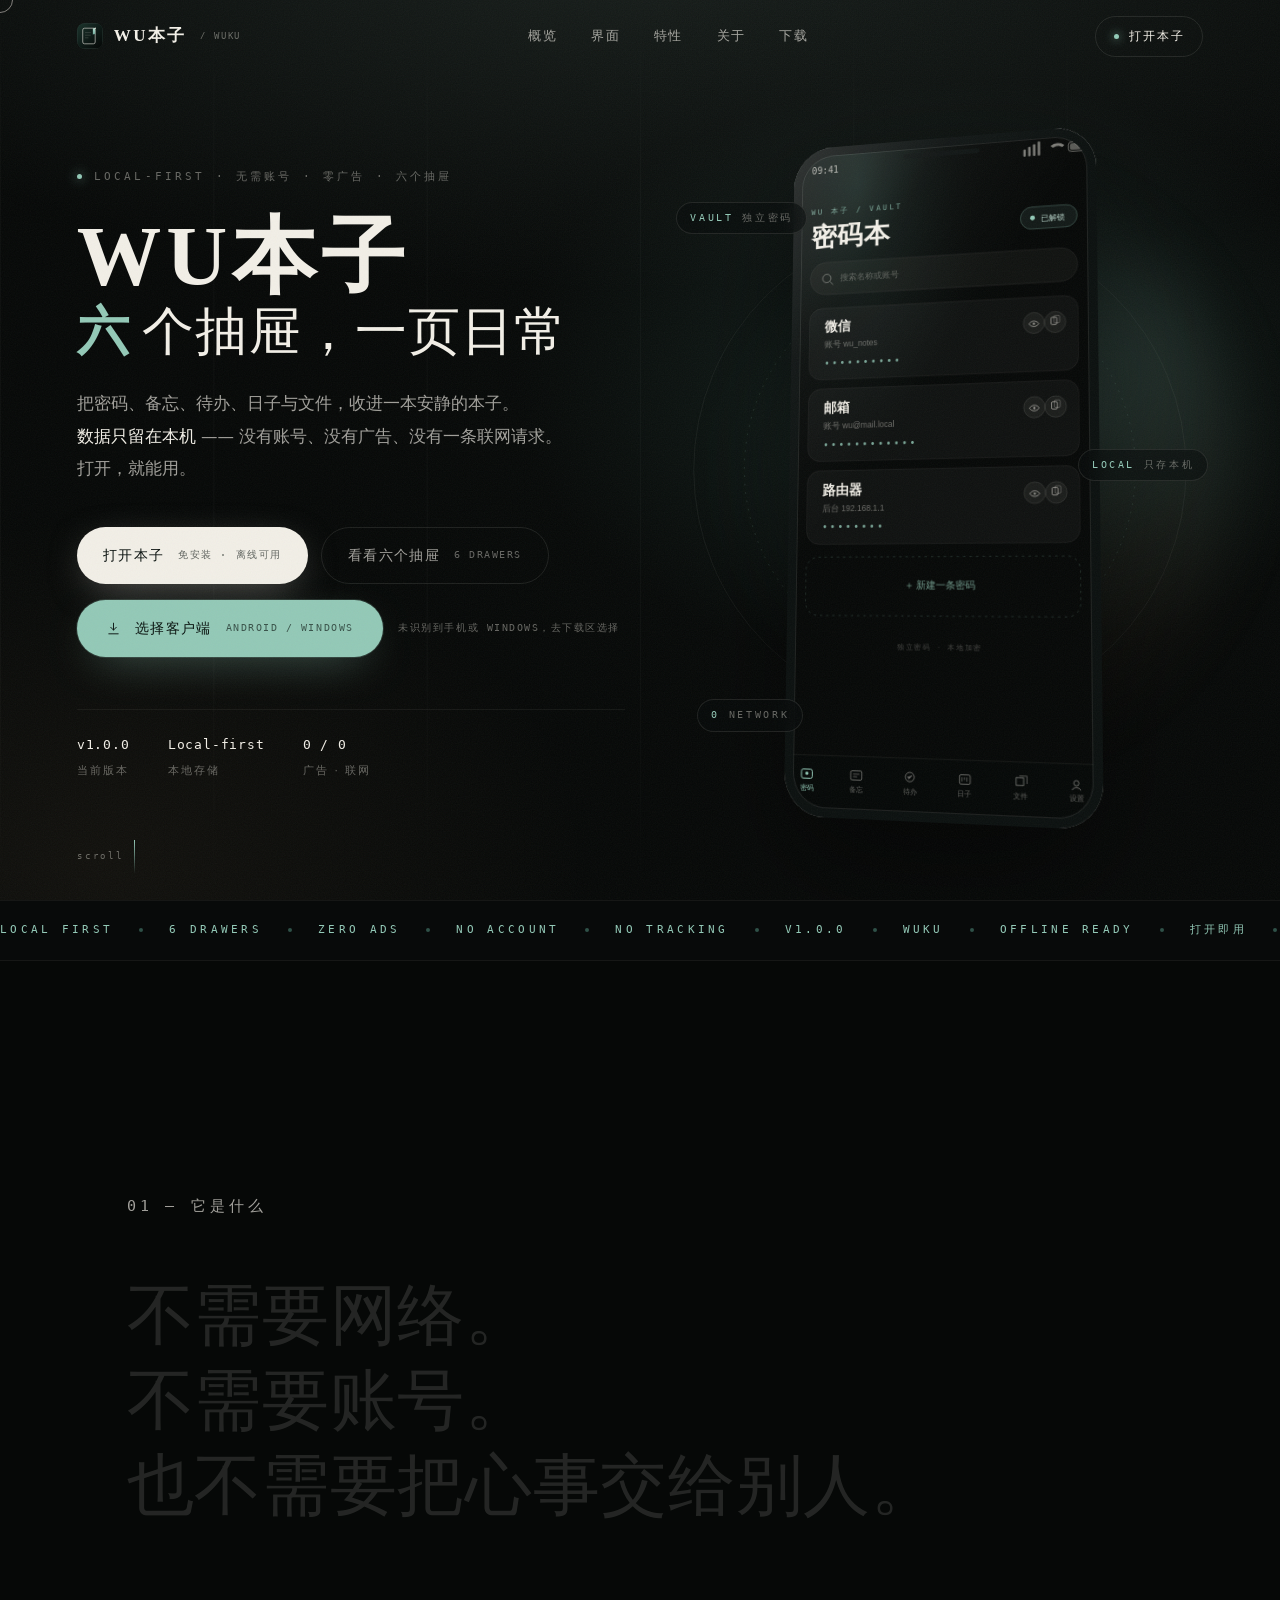
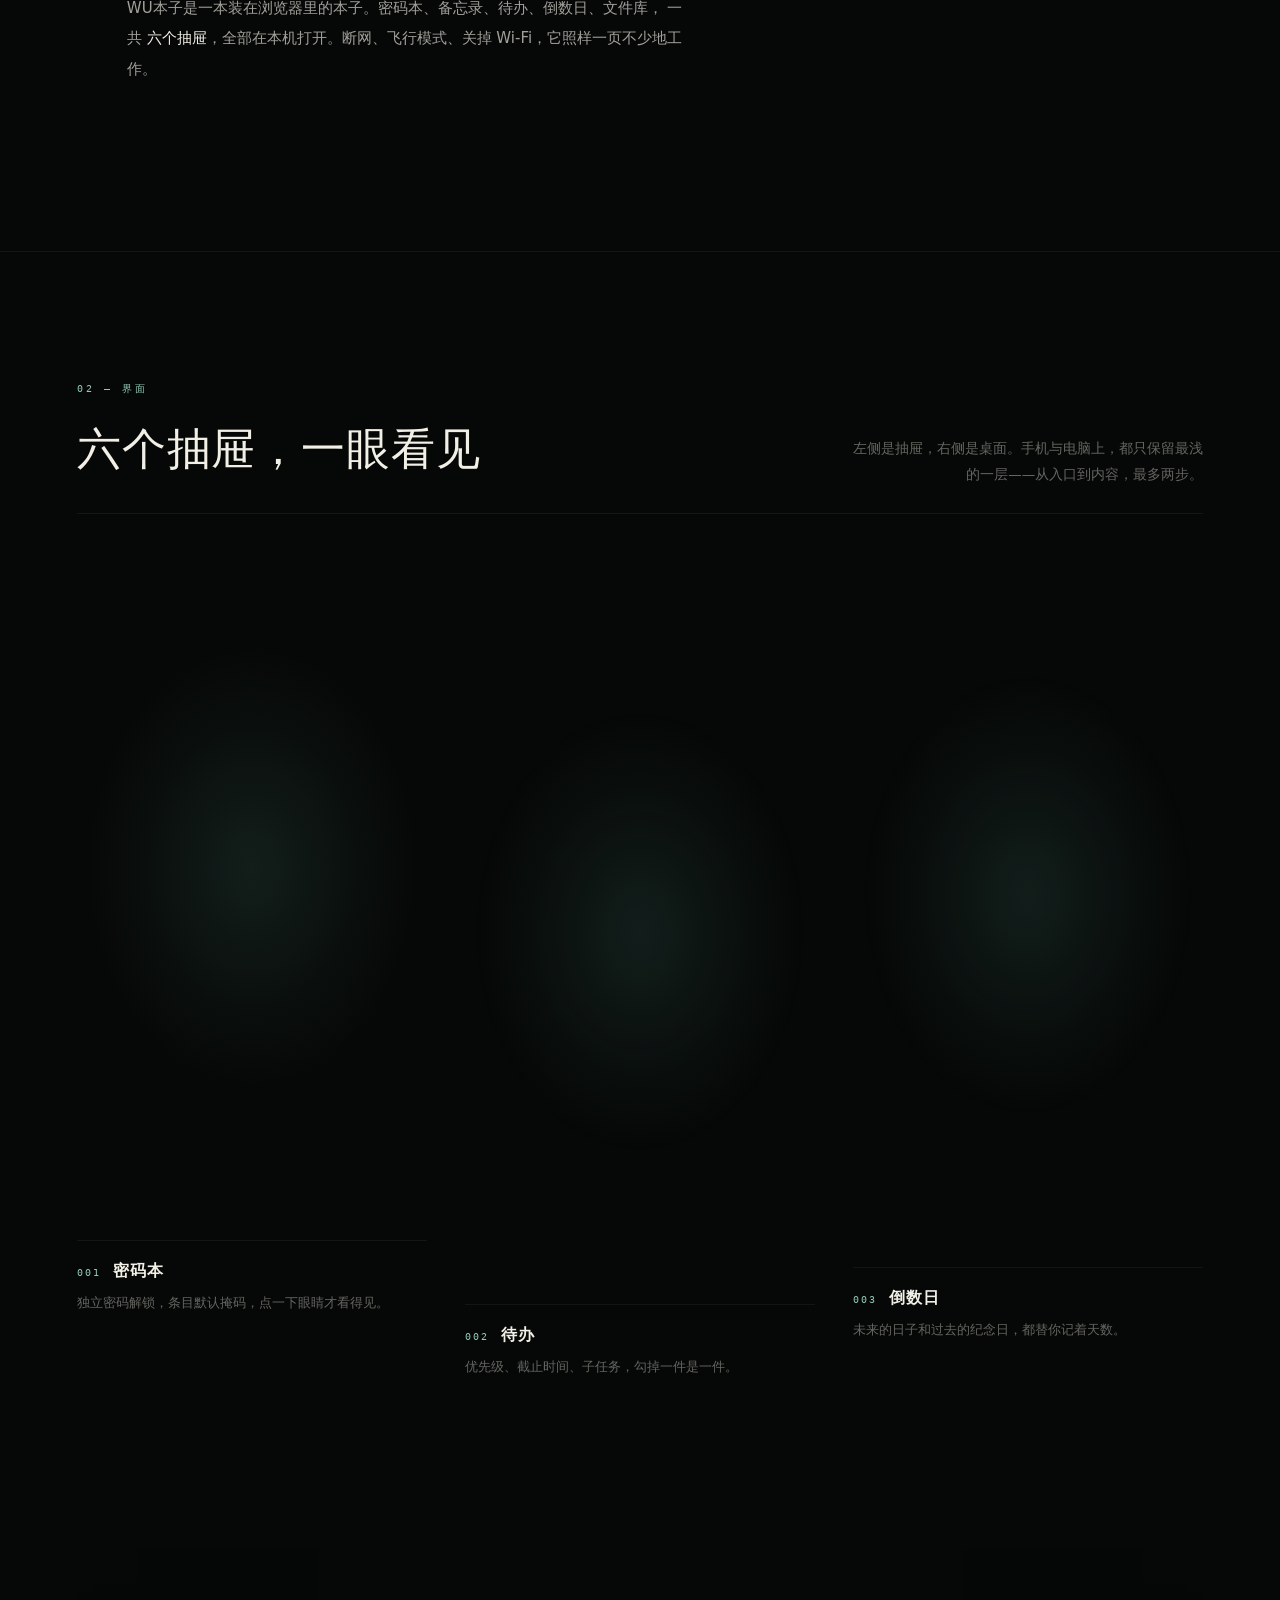
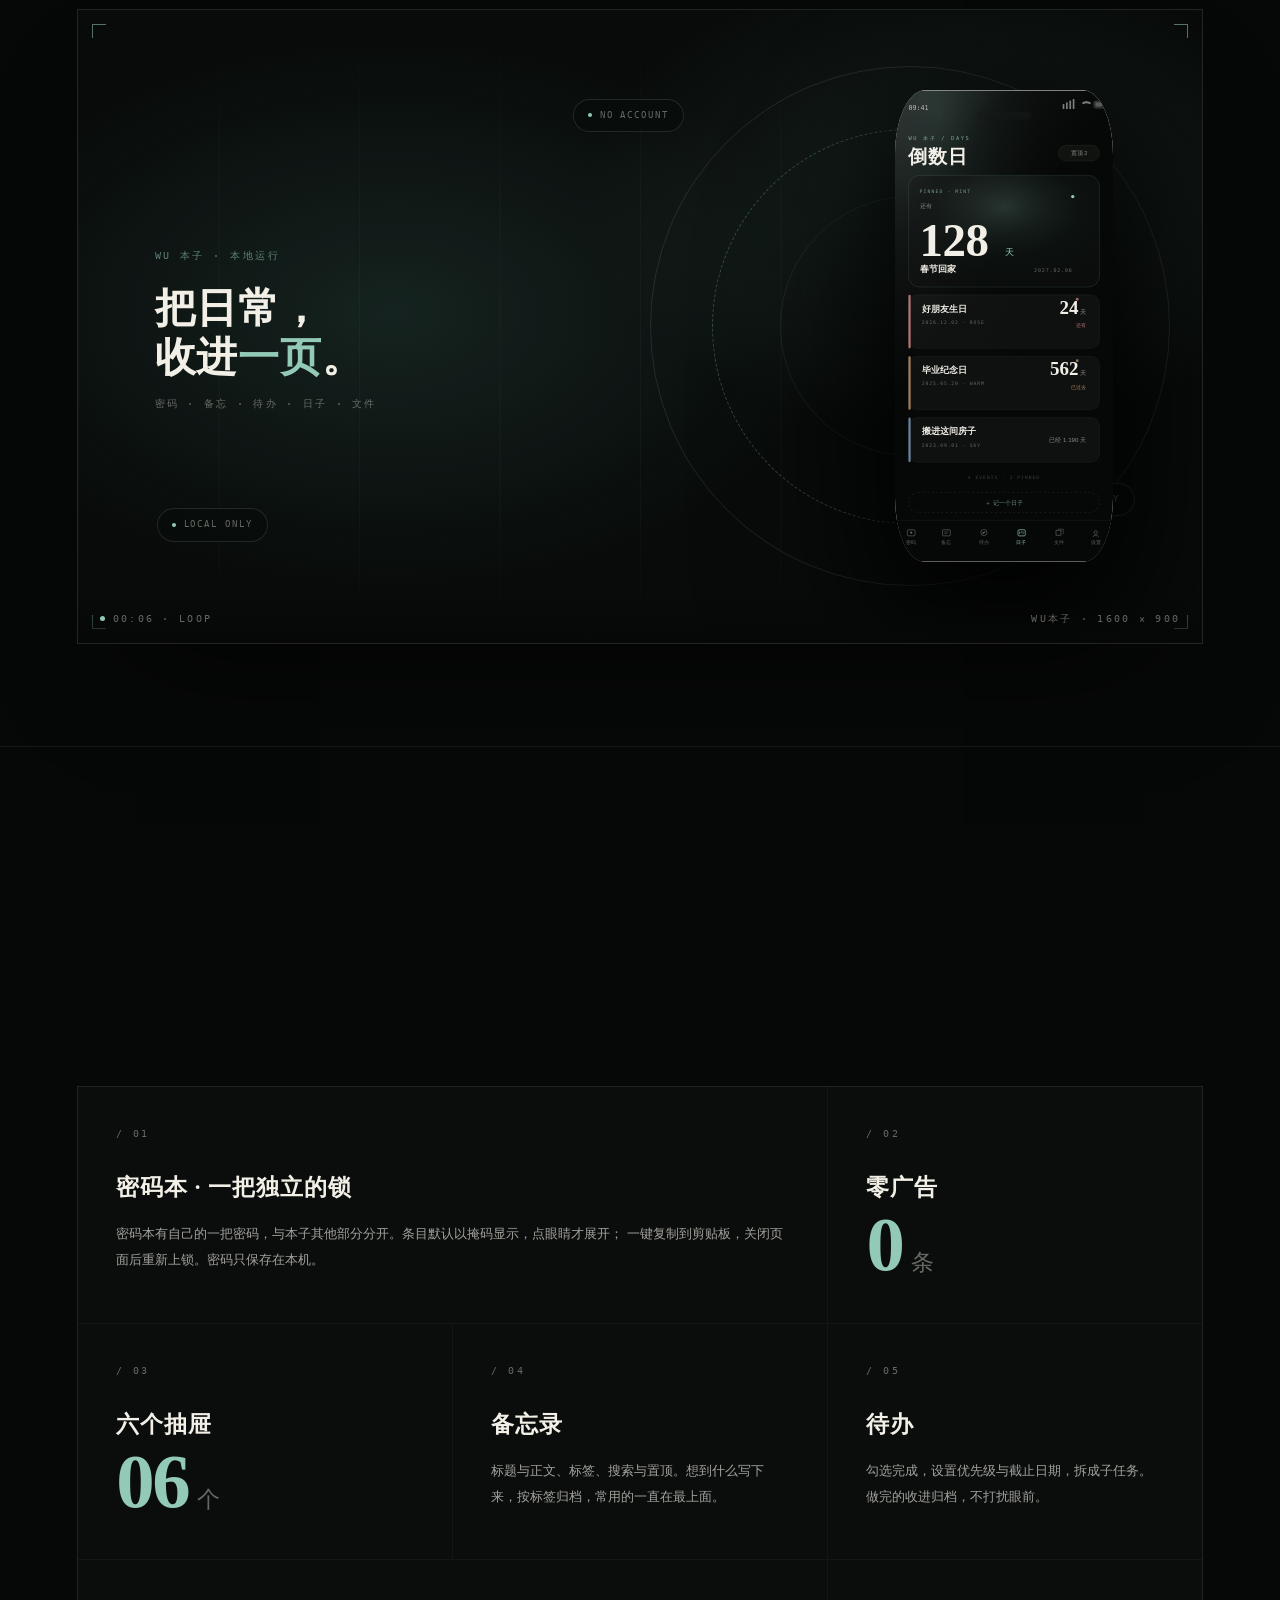
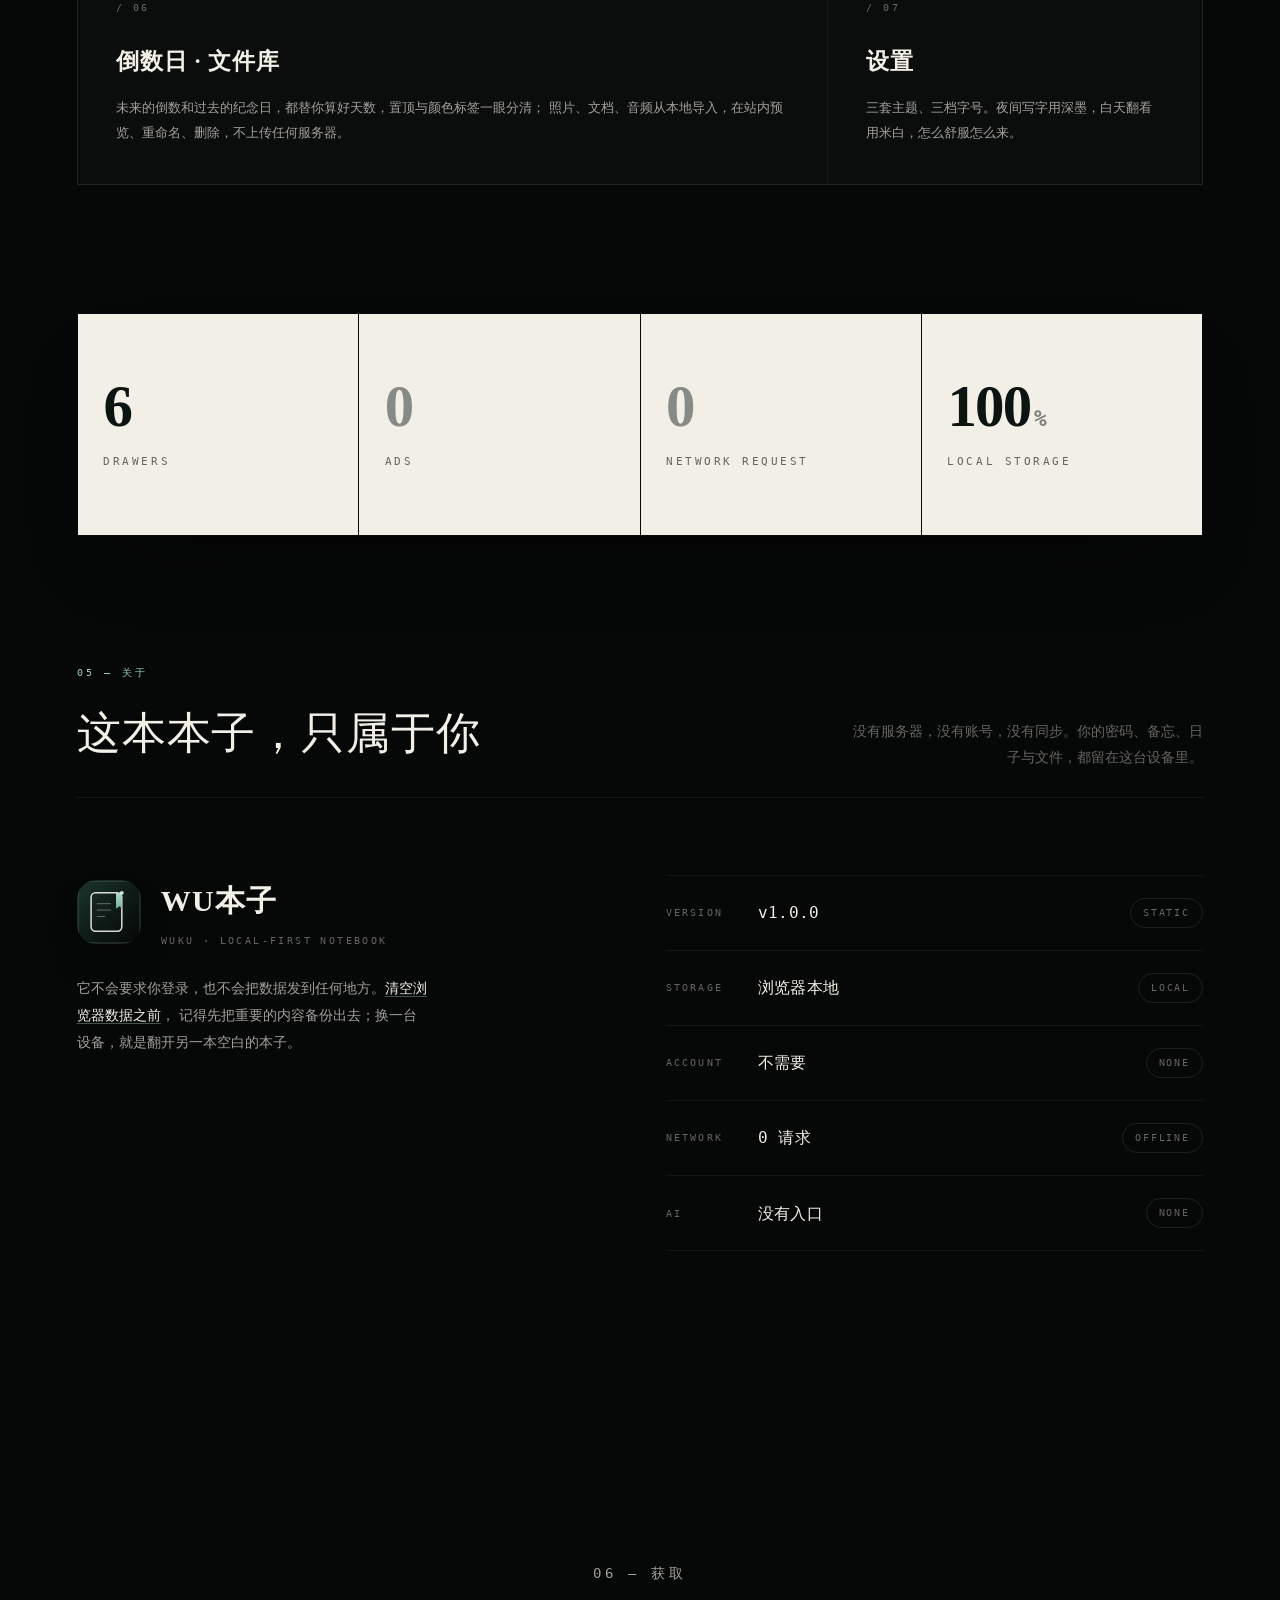
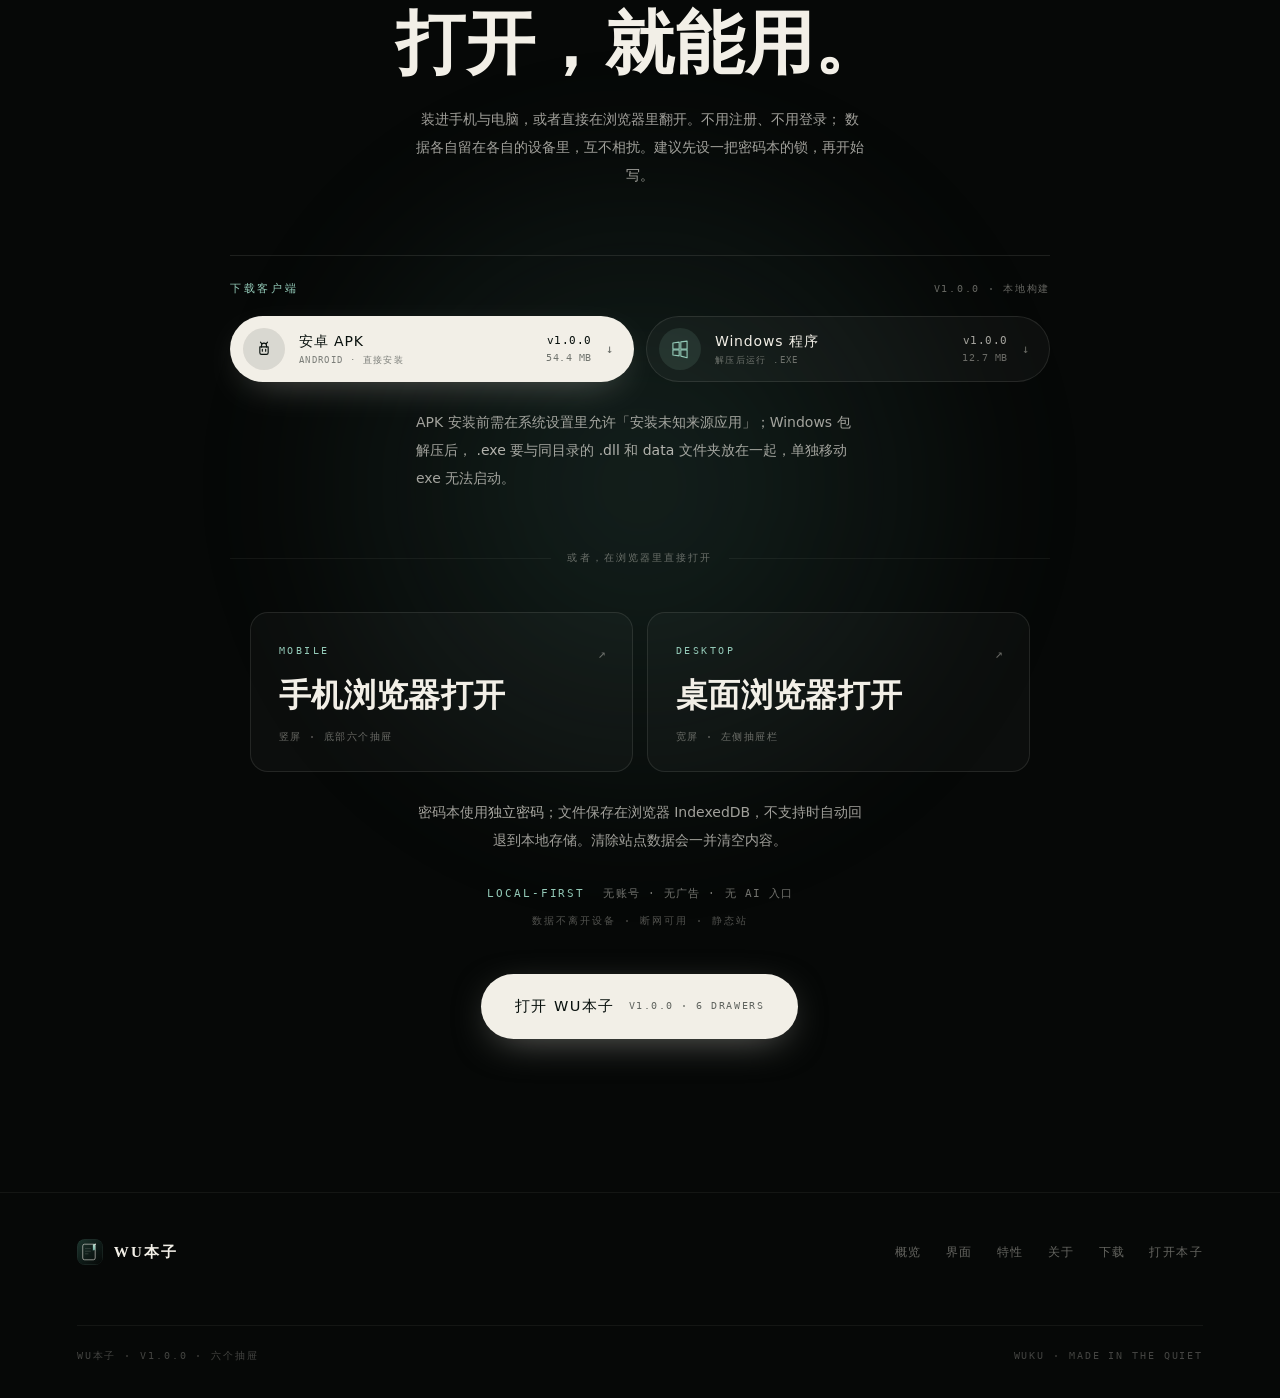
==== commit e8dfaee9: "更新客户端安装包并同步首屏下载入口" ====
--- a/index.html
+++ b/index.html
@@ -75,7 +75,14 @@
           </a>
           <a class="btn btn--ghost magnetic" href="#features" data-cursor="">看看六个抽屉<small>6 drawers</small></a>
         </div>
-        <ul class="hero-meta in" data-reveal="" style="--d:320ms">
+        <div class="cta-dl in" data-reveal="" style="--d:300ms">
+          <a class="btn btn--dl magnetic" id="heroDl" href="#download" data-cursor="">
+            <svg class="btn-dl__ic" viewBox="0 0 24 24" aria-hidden="true"><path d="M12 3.5v11"/><path d="M7.5 10l4.5 4.5 4.5-4.5"/><path d="M4.5 20.5h15"/></svg>
+            <span id="heroDlLabel">下载客户端</span><small id="heroDlMeta">识别设备中</small>
+          </a>
+          <p class="cta-dl__hint" id="heroDlHint">自动识别 Android / Windows</p>
+        </div>
+        <ul class="hero-meta in" data-reveal="" style="--d:360ms">
           <li><b>v1.0.0</b><span>当前版本</span></li>
           <li><b>Local-first</b><span>本地存储</span></li>
           <li><b>0 / 0</b><span>广告 · 联网</span></li>
@@ -337,7 +344,7 @@
               <svg viewBox="0 0 24 24"><path d="M7 9.5h10v7a2 2 0 0 1-2 2H9a2 2 0 0 1-2-2v-7z"/><path d="M9 9.5V8a3 3 0 0 1 6 0v1.5"/><path d="M9.2 5.6 7.8 3.8M14.8 5.6l1.4-1.8"/><path d="M10 12.4v2.2M14 12.4v2.2"/></svg>
             </span>
             <span class="dlbtn__t">安卓 APK<small>Android · 直接安装</small></span>
-            <span class="dlbtn__meta"><b>v1.0.0</b>54.2 MB</span>
+            <span class="dlbtn__meta"><b>v1.0.0</b>54.4 MB</span>
             <span class="dlbtn__go" aria-hidden="true">↓</span>
           </a>
           <a class="dlbtn" href="downloads/wu-notebook-windows.zip" download data-cursor="">
@@ -345,7 +352,7 @@
               <svg viewBox="0 0 24 24"><path d="M3.5 4.8l7.5-1v8.2H3.5V4.8z"/><path d="M13 3.5l7.5-1v9.5H13V3.5z"/><path d="M3.5 13h7.5v7.2L3.5 19.2V13z"/><path d="M13 13h7.5v9.5L13 20.5V13z"/></svg>
             </span>
             <span class="dlbtn__t">Windows 程序<small>解压后运行 .exe</small></span>
-            <span class="dlbtn__meta"><b>v1.0.0</b>12.2 MB</span>
+            <span class="dlbtn__meta"><b>v1.0.0</b>12.7 MB</span>
             <span class="dlbtn__go" aria-hidden="true">↓</span>
           </a>
         </div>
--- a/css/site.css
+++ b/css/site.css
@@ -154,6 +154,21 @@
 .btn--solid:hover{background:#fff;box-shadow:0 16px 50px -14px rgba(147,201,183,.7)}
 .btn--ghost{border:1px solid var(--line);color:var(--cream-2)}
 .btn--ghost:hover{border-color:rgba(147,201,183,.4);color:var(--cream);background:rgba(147,201,183,.05)}
+
+/* 首屏下载按钮（根据设备自动指向对应安装包） */
+.cta-dl{display:flex;align-items:center;gap:16px;flex-wrap:wrap;margin-top:16px}
+.btn--dl{
+  background:var(--mint);color:#07110d;border:1px solid transparent;padding:16px 28px;
+  box-shadow:0 14px 46px -20px rgba(147,201,183,.75),0 0 0 1px rgba(147,201,183,.18);
+}
+.btn--dl:hover{background:#a8d9c7;
+  box-shadow:0 22px 60px -22px rgba(147,201,183,.95),0 0 0 1px rgba(147,201,183,.34)}
+.btn--dl small{opacity:.64;color:#07110d}
+.btn-dl__ic{width:15px;height:15px;flex:0 0 auto;fill:none;stroke:currentColor;
+  stroke-width:1.5;stroke-linecap:round;stroke-linejoin:round}
+.cta-dl__hint{font-family:var(--mono);font-size:9.5px;letter-spacing:.16em;text-transform:uppercase;
+  color:var(--cream-3);transition:color .3s ease}
+.cta-dl__hint.is-ready{color:var(--mint)}
 
 .hero-meta{display:flex;gap:clamp(20px,3vw,46px);margin-top:52px;padding-top:24px;border-top:1px solid var(--line-2);list-style:none}
 .hero-meta li b{display:block;font-family:var(--mono);font-size:13px;letter-spacing:.06em;color:var(--cream);font-weight:400}
@@ -474,7 +489,7 @@
    ============================================================ */
 @media (max-width:1100px){
   .hero-grid{grid-template-columns:1fr;gap:clamp(34px,6vw,58px)}
-  .hero__stage{order:-1;min-height:auto;padding-top:10px}
+  .hero__stage{order:2;min-height:auto;padding-top:10px}
   .hero h1{font-size:clamp(42px,8vw,76px)}
   .hero-meta{margin-top:38px}
   .shots{grid-template-columns:1fr;gap:52px}
@@ -500,6 +515,8 @@
   .hero .lead{margin-top:24px}
   .cta{margin-top:32px;gap:10px}
   .btn{padding:14px 20px;font-size:12.5px}
+  .cta-dl{margin-top:12px;gap:10px}
+  .cta-dl__hint{font-size:8.5px;letter-spacing:.12em}
   .hero-meta{gap:22px;flex-wrap:wrap}
   .bento{grid-template-columns:1fr}
   .card--wide{grid-column:span 1}
